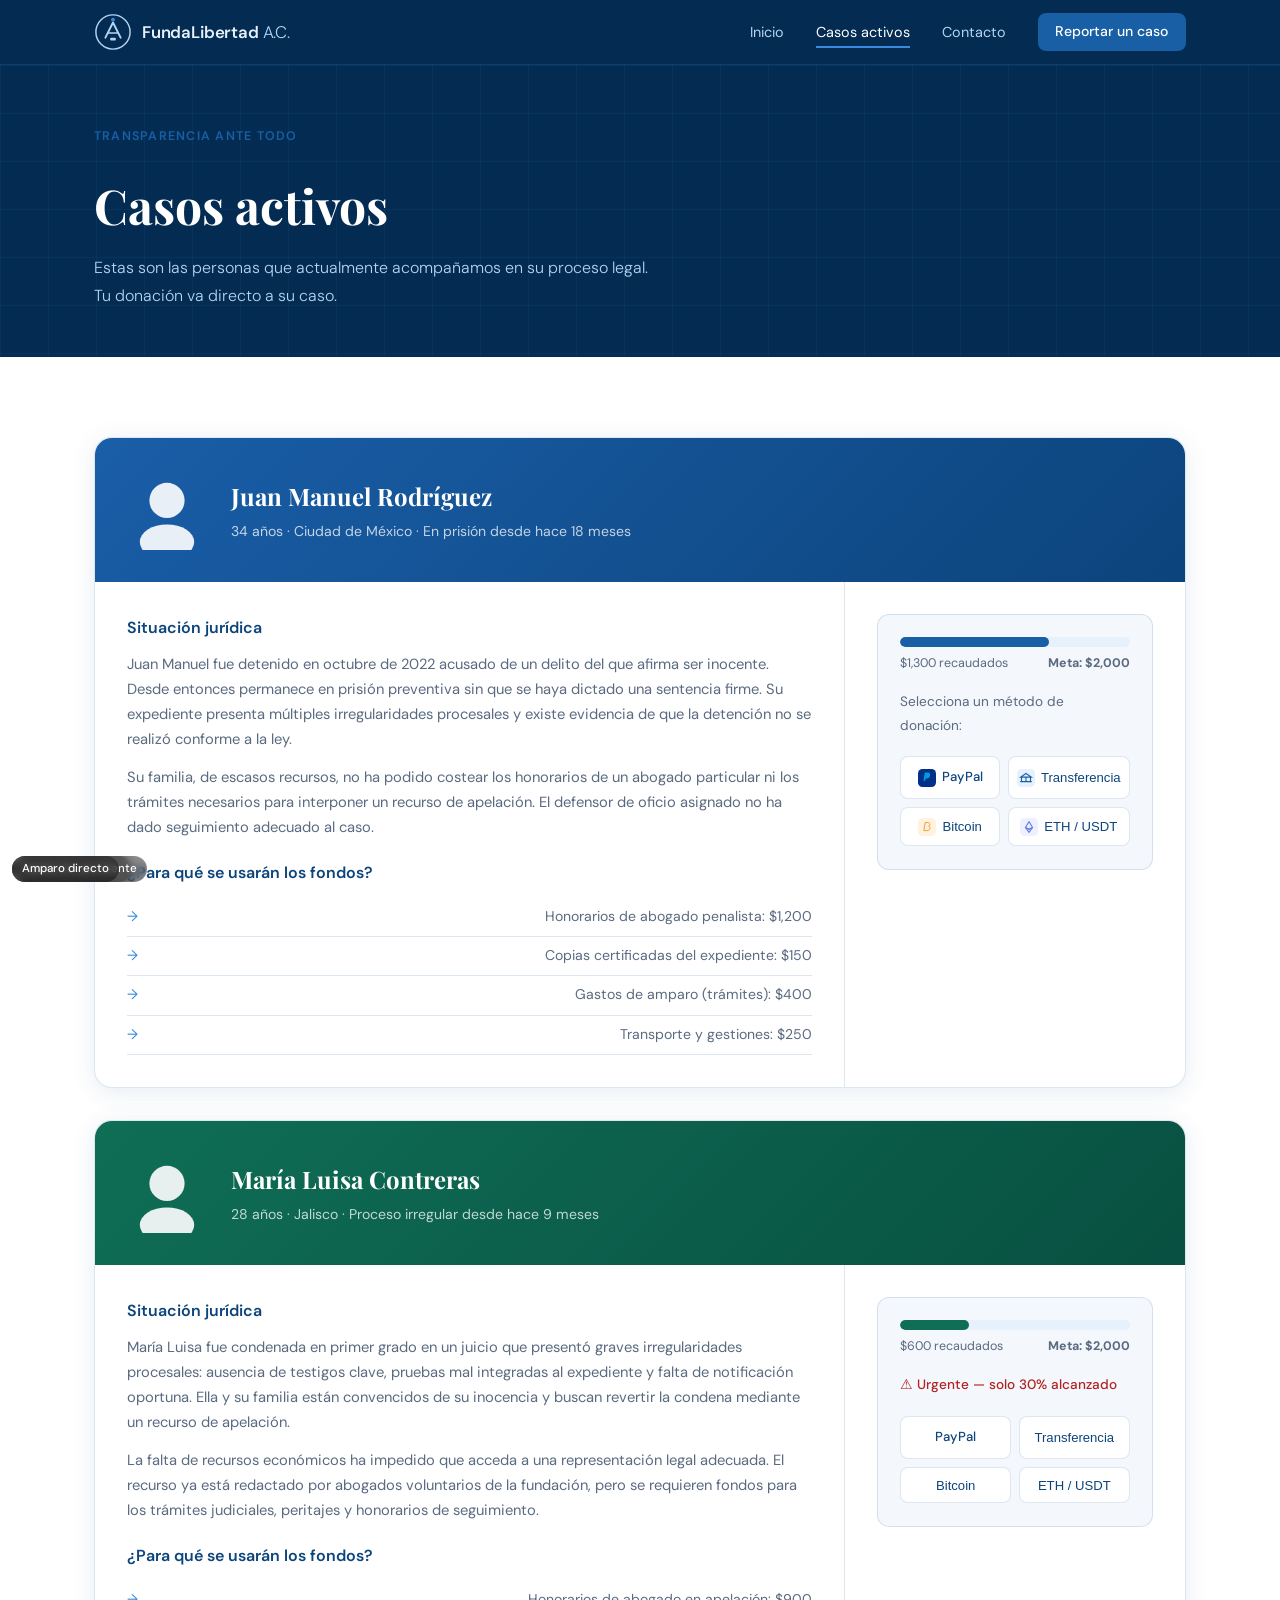
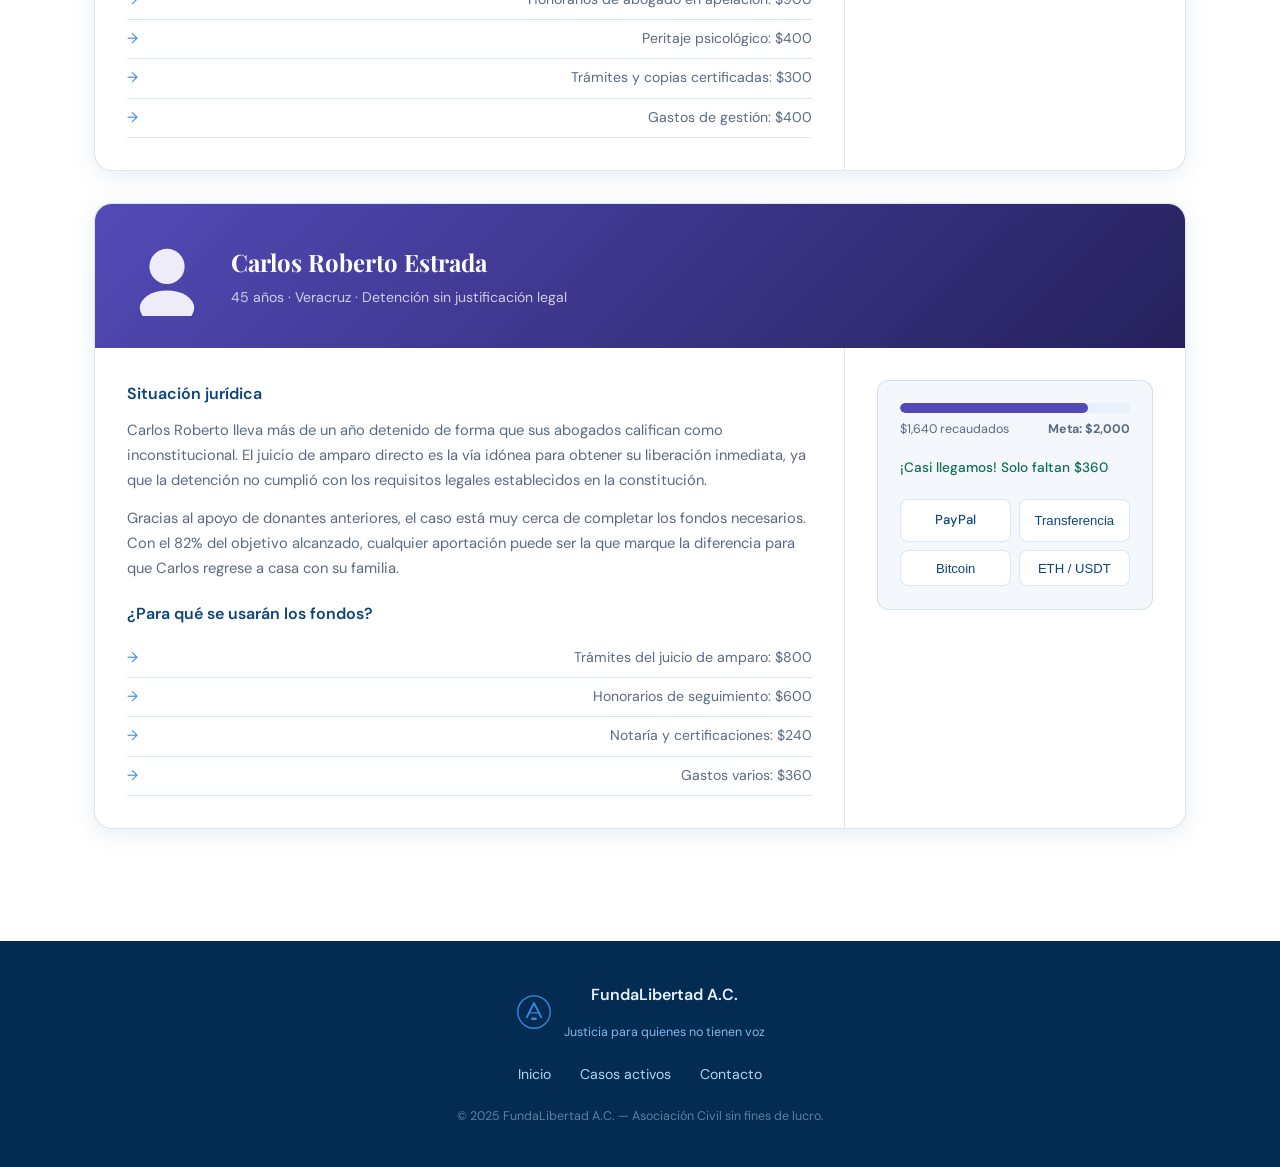
==== casos.html @ e2099908 "Add files via upload" ====
<!DOCTYPE html>
<html lang="es">
<head>
  <meta charset="UTF-8" />
  <meta name="viewport" content="width=device-width, initial-scale=1.0" />
  <title>Casos Activos — FundaLibertad A.C.</title>
  <link rel="preconnect" href="https://fonts.googleapis.com" />
  <link rel="preconnect" href="https://fonts.gstatic.com" crossorigin />
  <link href="https://fonts.googleapis.com/css2?family=Playfair+Display:wght@700&family=DM+Sans:wght@300;400;500;600&display=swap" rel="stylesheet" />
  <link rel="stylesheet" href="style.css" />
</head>
<body>

  <header class="navbar">
    <div class="nav-inner">
      <a href="index.html" class="nav-brand">
        <div class="nav-logo">
          <svg viewBox="0 0 40 40" fill="none">
            <circle cx="20" cy="20" r="18" stroke="#B5D4F4" stroke-width="1.5"/>
            <path d="M12 26 L20 10 L28 26" stroke="#B5D4F4" stroke-width="2" stroke-linecap="round" stroke-linejoin="round"/>
            <path d="M14.5 21 H25.5" stroke="#B5D4F4" stroke-width="1.5" stroke-linecap="round"/>
            <rect x="17" y="26" width="6" height="3" rx="1" fill="#B5D4F4"/>
            <circle cx="20" cy="7" r="2" fill="#378ADD"/>
          </svg>
        </div>
        <span class="nav-name">FundaLibertad <em>A.C.</em></span>
      </a>
      <button class="nav-toggle" id="navToggle" aria-label="Abrir menú">
        <span></span><span></span><span></span>
      </button>
      <nav class="nav-links" id="navLinks">
        <a href="index.html" class="nav-link">Inicio</a>
        <a href="casos.html" class="nav-link active">Casos activos</a>
        <a href="contacto.html" class="nav-link">Contacto</a>
        <a href="contacto.html" class="nav-cta">Reportar un caso</a>
      </nav>
    </div>
  </header>

  <!-- Hero simple -->
  <div class="page-hero">
    <div class="container">
      <span class="section-tag">Transparencia ante todo</span>
      <h1 class="page-hero-title">Casos activos</h1>
      <p class="page-hero-desc">Estas son las personas que actualmente acompañamos en su proceso legal. Tu donación va directo a su caso.</p>
    </div>
  </div>

  <!-- CASOS COMPLETOS -->
  <section class="section">
    <div class="container">

      <!-- CASO JUAN -->
      <div class="case-detail" id="juan">
        <div class="case-detail-header" style="background: linear-gradient(135deg,#1a5ea8,#0C447C);">
          <svg class="case-detail-avatar" viewBox="0 0 100 100" fill="none">
            <circle cx="50" cy="38" r="22" fill="rgba(255,255,255,0.9)"/>
            <ellipse cx="50" cy="90" rx="34" ry="22" fill="rgba(255,255,255,0.9)"/>
          </svg>
          <div class="case-detail-info">
            <span class="case-badge" style="margin-bottom:8px;">Prisión preventiva</span>
            <h2>Juan Manuel Rodríguez</h2>
            <p>34 años · Ciudad de México · En prisión desde hace 18 meses</p>
          </div>
        </div>
        <div class="case-detail-body">
          <div class="case-detail-text">
            <h3>Situación jurídica</h3>
            <p>Juan Manuel fue detenido en octubre de 2022 acusado de un delito del que afirma ser inocente. Desde entonces permanece en prisión preventiva sin que se haya dictado una sentencia firme. Su expediente presenta múltiples irregularidades procesales y existe evidencia de que la detención no se realizó conforme a la ley.</p>
            <p>Su familia, de escasos recursos, no ha podido costear los honorarios de un abogado particular ni los trámites necesarios para interponer un recurso de apelación. El defensor de oficio asignado no ha dado seguimiento adecuado al caso.</p>
            <h3 style="margin-top:1.2rem;">¿Para qué se usarán los fondos?</h3>
            <ul class="fund-list">
              <li>Honorarios de abogado penalista: $1,200</li>
              <li>Copias certificadas del expediente: $150</li>
              <li>Gastos de amparo (trámites): $400</li>
              <li>Transporte y gestiones: $250</li>
            </ul>
          </div>
          <div class="case-detail-donate">
            <div class="donate-box">
              <div class="progress-wrap" style="margin-bottom:1rem;">
                <div class="progress-bar large"><div class="progress-fill" style="width:65%"></div></div>
                <div class="progress-meta"><span>$1,300 recaudados</span><span><strong>Meta: $2,000</strong></span></div>
              </div>
              <p style="font-size:0.85rem; color:var(--text-muted); margin-bottom:1.2rem;">Selecciona un método de donación:</p>
              <div class="donate-methods">
                <a href="https://paypal.me/fundalibertad?amount=50" target="_blank" class="method-btn">
                  <svg viewBox="0 0 20 20" fill="none" width="18"><rect width="20" height="20" rx="5" fill="#003087"/><path d="M12 4H8a.5.5 0 00-.5.43L6 13h2l.5-2.5H10c1.8 0 3-1 3.3-2.7.3-1.3-.3-3.8-1.3-3.8z" fill="#009CDE"/></svg>
                  PayPal
                </a>
                <button class="method-btn" onclick="copyClabe()">
                  <svg viewBox="0 0 20 20" fill="none" width="18"><rect width="20" height="20" rx="5" fill="#E6F1FB"/><path d="M4 9h12M10 5l6 4H4l6-4zM5 9v5M10 9v5M15 9v5M4 14h12" stroke="#185FA5" stroke-width="1.2" stroke-linecap="round"/></svg>
                  Transferencia
                </button>
                <button class="method-btn" onclick="copyBTC()">
                  <svg viewBox="0 0 20 20" fill="none" width="18"><rect width="20" height="20" rx="5" fill="#FFF3E0"/><path d="M11 5c1.5.3 2.5 1 2.3 2.5-.1 1-.8 1.5-1.5 1.8 1 .2 1.8 1 1.5 2.5-.4 1.7-1.8 2.2-3.5 2.2H6.5L8 5h3z" stroke="#F7931A" stroke-width="1" stroke-linejoin="round"/></svg>
                  Bitcoin
                </button>
                <button class="method-btn" onclick="copyETH()">
                  <svg viewBox="0 0 20 20" fill="none" width="18"><rect width="20" height="20" rx="5" fill="#EEF0FF"/><path d="M10 4L14 10.5L10 12.5L6 10.5Z" stroke="#627EEA" stroke-width="1.2" stroke-linejoin="round"/><path d="M10 12.5L14 10.5L10 16L6 10.5Z" stroke="#627EEA" stroke-width="1.2" stroke-linejoin="round"/></svg>
                  ETH / USDT
                </button>
              </div>
            </div>
          </div>
        </div>
      </div>

      <!-- CASO MARÍA -->
      <div class="case-detail" id="maria">
        <div class="case-detail-header" style="background: linear-gradient(135deg,#0F6E56,#085041);">
          <svg class="case-detail-avatar" viewBox="0 0 100 100" fill="none">
            <circle cx="50" cy="38" r="22" fill="rgba(255,255,255,0.9)"/>
            <ellipse cx="50" cy="90" rx="34" ry="22" fill="rgba(255,255,255,0.9)"/>
          </svg>
          <div class="case-detail-info">
            <span class="case-badge" style="margin-bottom:8px;">Apelación pendiente</span>
            <h2>María Luisa Contreras</h2>
            <p>28 años · Jalisco · Proceso irregular desde hace 9 meses</p>
          </div>
        </div>
        <div class="case-detail-body">
          <div class="case-detail-text">
            <h3>Situación jurídica</h3>
            <p>María Luisa fue condenada en primer grado en un juicio que presentó graves irregularidades procesales: ausencia de testigos clave, pruebas mal integradas al expediente y falta de notificación oportuna. Ella y su familia están convencidos de su inocencia y buscan revertir la condena mediante un recurso de apelación.</p>
            <p>La falta de recursos económicos ha impedido que acceda a una representación legal adecuada. El recurso ya está redactado por abogados voluntarios de la fundación, pero se requieren fondos para los trámites judiciales, peritajes y honorarios de seguimiento.</p>
            <h3 style="margin-top:1.2rem;">¿Para qué se usarán los fondos?</h3>
            <ul class="fund-list">
              <li>Honorarios de abogado en apelación: $900</li>
              <li>Peritaje psicológico: $400</li>
              <li>Trámites y copias certificadas: $300</li>
              <li>Gastos de gestión: $400</li>
            </ul>
          </div>
          <div class="case-detail-donate">
            <div class="donate-box">
              <div class="progress-wrap" style="margin-bottom:1rem;">
                <div class="progress-bar large"><div class="progress-fill" style="width:30%; background:var(--green)"></div></div>
                <div class="progress-meta"><span>$600 recaudados</span><span><strong>Meta: $2,000</strong></span></div>
              </div>
              <p style="font-size:0.85rem; color:var(--text-muted); margin-bottom:1.2rem; color:#B22222; font-weight:500;">⚠ Urgente — solo 30% alcanzado</p>
              <div class="donate-methods">
                <a href="https://paypal.me/fundalibertad?amount=50" target="_blank" class="method-btn">PayPal</a>
                <button class="method-btn" onclick="copyClabe()">Transferencia</button>
                <button class="method-btn" onclick="copyBTC()">Bitcoin</button>
                <button class="method-btn" onclick="copyETH()">ETH / USDT</button>
              </div>
            </div>
          </div>
        </div>
      </div>

      <!-- CASO CARLOS -->
      <div class="case-detail" id="carlos">
        <div class="case-detail-header" style="background: linear-gradient(135deg,#534AB7,#26215C);">
          <svg class="case-detail-avatar" viewBox="0 0 100 100" fill="none">
            <circle cx="50" cy="38" r="22" fill="rgba(255,255,255,0.9)"/>
            <ellipse cx="50" cy="90" rx="34" ry="22" fill="rgba(255,255,255,0.9)"/>
          </svg>
          <div class="case-detail-info">
            <span class="case-badge" style="margin-bottom:8px;">Amparo directo</span>
            <h2>Carlos Roberto Estrada</h2>
            <p>45 años · Veracruz · Detención sin justificación legal</p>
          </div>
        </div>
        <div class="case-detail-body">
          <div class="case-detail-text">
            <h3>Situación jurídica</h3>
            <p>Carlos Roberto lleva más de un año detenido de forma que sus abogados califican como inconstitucional. El juicio de amparo directo es la vía idónea para obtener su liberación inmediata, ya que la detención no cumplió con los requisitos legales establecidos en la constitución.</p>
            <p>Gracias al apoyo de donantes anteriores, el caso está muy cerca de completar los fondos necesarios. Con el 82% del objetivo alcanzado, cualquier aportación puede ser la que marque la diferencia para que Carlos regrese a casa con su familia.</p>
            <h3 style="margin-top:1.2rem;">¿Para qué se usarán los fondos?</h3>
            <ul class="fund-list">
              <li>Trámites del juicio de amparo: $800</li>
              <li>Honorarios de seguimiento: $600</li>
              <li>Notaría y certificaciones: $240</li>
              <li>Gastos varios: $360</li>
            </ul>
          </div>
          <div class="case-detail-donate">
            <div class="donate-box">
              <div class="progress-wrap" style="margin-bottom:1rem;">
                <div class="progress-bar large"><div class="progress-fill" style="width:82%; background:var(--purple)"></div></div>
                <div class="progress-meta"><span>$1,640 recaudados</span><span><strong>Meta: $2,000</strong></span></div>
              </div>
              <p style="font-size:0.85rem; color:#0F6E56; font-weight:500; margin-bottom:1.2rem;">¡Casi llegamos! Solo faltan $360</p>
              <div class="donate-methods">
                <a href="https://paypal.me/fundalibertad?amount=50" target="_blank" class="method-btn">PayPal</a>
                <button class="method-btn" onclick="copyClabe()">Transferencia</button>
                <button class="method-btn" onclick="copyBTC()">Bitcoin</button>
                <button class="method-btn" onclick="copyETH()">ETH / USDT</button>
              </div>
            </div>
          </div>
        </div>
      </div>

    </div>
  </section>

  <footer class="footer">
    <div class="container footer-inner">
      <div class="footer-brand">
        <div class="nav-logo" style="width:36px;height:36px;">
          <svg viewBox="0 0 40 40" fill="none">
            <circle cx="20" cy="20" r="18" stroke="#378ADD" stroke-width="1.5"/>
            <path d="M12 26 L20 10 L28 26" stroke="#378ADD" stroke-width="2" stroke-linecap="round" stroke-linejoin="round"/>
            <path d="M14.5 21 H25.5" stroke="#378ADD" stroke-width="1.5" stroke-linecap="round"/>
            <rect x="17" y="26" width="6" height="3" rx="1" fill="#378ADD"/>
          </svg>
        </div>
        <div>
          <p class="footer-name">FundaLibertad A.C.</p>
          <p class="footer-slogan">Justicia para quienes no tienen voz</p>
        </div>
      </div>
      <div class="footer-links">
        <a href="index.html">Inicio</a>
        <a href="casos.html">Casos activos</a>
        <a href="contacto.html">Contacto</a>
      </div>
      <p class="footer-copy">© 2025 FundaLibertad A.C. — Asociación Civil sin fines de lucro.</p>
    </div>
  </footer>

  <div class="toast" id="toast">¡Copiado al portapapeles!</div>

  <script>
    document.getElementById('navToggle').addEventListener('click', () =>
      document.getElementById('navLinks').classList.toggle('open'));
    function showToast() {
      const t = document.getElementById('toast');
      t.classList.add('show');
      setTimeout(() => t.classList.remove('show'), 2200);
    }
    function copyClabe() { navigator.clipboard.writeText('012180012345678901'); showToast(); }
    function copyBTC()   { navigator.clipboard.writeText('bc1qxy2kgdygjrsqtzq2n0yrf2493p83kkfjhx0wlh'); showToast(); }
    function copyETH()   { navigator.clipboard.writeText('0x71C7656EC7ab88b098defB751B7401B5f6d8976F'); showToast(); }
  </script>
</body>
</html>
---- style.css ----
/* ================================================
   FundaLibertad A.C. — Hoja de estilos principal
   ================================================ */

/* --- Variables --- */
:root {
  --blue-darkest: #042C53;
  --blue-dark:    #0C447C;
  --blue:         #185FA5;
  --blue-mid:     #378ADD;
  --blue-light:   #85B7EB;
  --blue-lighter: #B5D4F4;
  --blue-soft:    #E6F1FB;

  --green:  #0F6E56;
  --purple: #534AB7;
  --red:    #B22222;

  --text:       #1a1a2e;
  --text-muted: #5a6a80;
  --bg:         #ffffff;
  --bg-soft:    #f4f7fb;
  --border:     rgba(24, 95, 165, 0.15);

  --radius-sm: 8px;
  --radius-md: 12px;
  --radius-lg: 18px;

  --shadow: 0 4px 24px rgba(12, 68, 124, 0.10);
  --shadow-lg: 0 8px 40px rgba(12, 68, 124, 0.15);
}

/* --- Reset --- */
*, *::before, *::after { box-sizing: border-box; margin: 0; padding: 0; }
html { scroll-behavior: smooth; }

body {
  font-family: 'DM Sans', sans-serif;
  color: var(--text);
  background: var(--bg);
  line-height: 1.7;
  font-size: 16px;
}

a { text-decoration: none; color: inherit; }
p { margin-bottom: 0.9rem; }
p:last-child { margin-bottom: 0; }
ul { list-style: none; }

.container {
  max-width: 1140px;
  margin: 0 auto;
  padding: 0 1.5rem;
}

.section { padding: 5rem 0; }

/* ===========================
   NAVBAR
=========================== */
.navbar {
  position: sticky;
  top: 0;
  z-index: 100;
  background: var(--blue-darkest);
  border-bottom: 1px solid rgba(55,138,221,0.2);
  backdrop-filter: blur(8px);
}

.nav-inner {
  max-width: 1140px;
  margin: 0 auto;
  padding: 0 1.5rem;
  display: flex;
  align-items: center;
  justify-content: space-between;
  height: 64px;
}

.nav-brand {
  display: flex;
  align-items: center;
  gap: 10px;
}

.nav-logo {
  width: 38px;
  height: 38px;
  flex-shrink: 0;
}

.nav-name {
  font-size: 1.05rem;
  font-weight: 600;
  color: #E6F1FB;
  letter-spacing: -0.01em;
}
.nav-name em { font-style: normal; color: var(--blue-lighter); font-weight: 300; }

.nav-links {
  display: flex;
  align-items: center;
  gap: 2rem;
}

.nav-link {
  color: var(--blue-lighter);
  font-size: 0.9rem;
  font-weight: 400;
  transition: color 0.2s;
  position: relative;
}
.nav-link::after {
  content: '';
  position: absolute;
  bottom: -4px; left: 0; right: 0;
  height: 2px;
  background: var(--blue-mid);
  transform: scaleX(0);
  transition: transform 0.2s;
}
.nav-link:hover, .nav-link.active { color: #fff; }
.nav-link.active::after, .nav-link:hover::after { transform: scaleX(1); }

.nav-cta {
  background: var(--blue);
  color: #fff;
  padding: 0.45rem 1.1rem;
  border-radius: var(--radius-sm);
  font-size: 0.88rem;
  font-weight: 500;
  transition: background 0.2s, transform 0.15s;
}
.nav-cta:hover { background: var(--blue-mid); transform: translateY(-1px); }

.nav-toggle {
  display: none;
  flex-direction: column;
  gap: 5px;
  background: none;
  border: none;
  cursor: pointer;
  padding: 4px;
}
.nav-toggle span {
  display: block;
  width: 24px;
  height: 2px;
  background: var(--blue-lighter);
  border-radius: 2px;
  transition: 0.3s;
}

/* ===========================
   HERO
=========================== */
.hero {
  position: relative;
  background: var(--blue-darkest);
  overflow: hidden;
  padding: 0;
}

.hero-bg {
  position: absolute;
  inset: 0;
  overflow: hidden;
}

.hero-grid {
  position: absolute;
  inset: 0;
  background-image:
    linear-gradient(rgba(55,138,221,0.07) 1px, transparent 1px),
    linear-gradient(90deg, rgba(55,138,221,0.07) 1px, transparent 1px);
  background-size: 48px 48px;
}

.hero-bg::after {
  content: '';
  position: absolute;
  top: -40%;
  right: -10%;
  width: 600px;
  height: 600px;
  border-radius: 50%;
  background: radial-gradient(circle, rgba(24,95,165,0.25) 0%, transparent 70%);
}

.hero-content {
  position: relative;
  z-index: 2;
  max-width: 1140px;
  margin: 0 auto;
  padding: 5rem 1.5rem 3.5rem;
}

.hero-tag {
  display: inline-block;
  background: rgba(55,138,221,0.18);
  color: var(--blue-lighter);
  font-size: 0.78rem;
  font-weight: 500;
  letter-spacing: 0.08em;
  text-transform: uppercase;
  padding: 0.3rem 0.9rem;
  border-radius: 99px;
  border: 1px solid rgba(55,138,221,0.3);
  margin-bottom: 1.4rem;
}

.hero-title {
  font-family: 'Playfair Display', serif;
  font-size: clamp(2.4rem, 5vw, 3.8rem);
  line-height: 1.12;
  color: #fff;
  margin-bottom: 1.2rem;
}

.hero-accent {
  color: var(--blue-mid);
  position: relative;
}

.hero-desc {
  font-size: 1.05rem;
  color: var(--blue-lighter);
  max-width: 600px;
  line-height: 1.75;
  margin-bottom: 2rem;
  font-weight: 300;
}

.hero-actions {
  display: flex;
  gap: 1rem;
  flex-wrap: wrap;
}

.hero-stats {
  position: relative;
  z-index: 2;
  border-top: 1px solid rgba(55,138,221,0.2);
  display: flex;
  align-items: center;
  justify-content: center;
  flex-wrap: wrap;
  padding: 1.5rem;
  gap: 0;
}

.stat-item {
  text-align: center;
  padding: 0.5rem 2.5rem;
}

.stat-number {
  display: block;
  font-family: 'Playfair Display', serif;
  font-size: 2rem;
  color: #fff;
  line-height: 1;
  margin-bottom: 0.2rem;
}

.stat-label {
  font-size: 0.78rem;
  color: var(--blue-light);
  text-transform: uppercase;
  letter-spacing: 0.06em;
  font-weight: 400;
}

.stat-sep {
  width: 1px;
  height: 40px;
  background: rgba(55,138,221,0.3);
}

/* ===========================
   BUTTONS
=========================== */
.btn-primary {
  display: inline-flex;
  align-items: center;
  background: var(--blue);
  color: #fff;
  font-weight: 500;
  font-size: 0.95rem;
  padding: 0.75rem 1.8rem;
  border-radius: var(--radius-sm);
  border: none;
  cursor: pointer;
  transition: background 0.2s, transform 0.15s, box-shadow 0.2s;
}
.btn-primary:hover {
  background: var(--blue-mid);
  transform: translateY(-2px);
  box-shadow: 0 6px 20px rgba(24,95,165,0.35);
}

.btn-outline {
  display: inline-flex;
  align-items: center;
  background: transparent;
  color: var(--blue-lighter);
  font-weight: 400;
  font-size: 0.95rem;
  padding: 0.75rem 1.8rem;
  border-radius: var(--radius-sm);
  border: 1px solid rgba(181,212,244,0.4);
  cursor: pointer;
  transition: all 0.2s;
}
.btn-outline:hover {
  background: rgba(55,138,221,0.1);
  border-color: var(--blue-lighter);
  color: #fff;
}

.btn-donate {
  display: block;
  text-align: center;
  background: var(--blue);
  color: #fff;
  font-size: 0.88rem;
  font-weight: 500;
  padding: 0.65rem 1rem;
  border-radius: var(--radius-sm);
  transition: background 0.2s, transform 0.15s;
}
.btn-donate:hover { background: var(--blue-dark); transform: translateY(-1px); }

.btn-donate-sm {
  display: inline-block;
  background: var(--blue-soft);
  color: var(--blue-dark);
  font-size: 0.83rem;
  font-weight: 500;
  padding: 0.5rem 1.1rem;
  border-radius: var(--radius-sm);
  border: 1px solid var(--border);
  cursor: pointer;
  transition: all 0.2s;
  margin-top: auto;
  width: 100%;
  text-align: center;
}
.btn-donate-sm:hover { background: var(--blue); color: #fff; }

.btn-submit {
  display: inline-flex;
  align-items: center;
  justify-content: center;
  gap: 8px;
  background: var(--blue);
  color: #fff;
  font-size: 1rem;
  font-weight: 500;
  padding: 0.9rem 2.2rem;
  border-radius: var(--radius-sm);
  border: none;
  cursor: pointer;
  transition: background 0.2s, transform 0.15s, box-shadow 0.2s;
  margin-top: 0.5rem;
}
.btn-submit:hover {
  background: var(--blue-dark);
  transform: translateY(-2px);
  box-shadow: 0 6px 20px rgba(12,68,124,0.25);
}

/* ===========================
   SECTION SHARED
=========================== */
.section-tag {
  display: inline-block;
  color: var(--blue);
  font-size: 0.78rem;
  font-weight: 600;
  letter-spacing: 0.1em;
  text-transform: uppercase;
  margin-bottom: 0.6rem;
}

.section-title {
  font-family: 'Playfair Display', serif;
  font-size: clamp(1.7rem, 3vw, 2.4rem);
  color: var(--blue-darkest);
  line-height: 1.2;
  margin-bottom: 0.9rem;
}

.section-header {
  text-align: center;
  max-width: 620px;
  margin: 0 auto 3rem;
}

.section-desc {
  color: var(--text-muted);
  font-size: 1rem;
  line-height: 1.75;
}

/* ===========================
   ABOUT
=========================== */
.about-grid {
  display: grid;
  grid-template-columns: 1fr 1fr;
  gap: 4rem;
  align-items: center;
}

.about-text p { color: var(--text-muted); }

.about-visual {
  display: flex;
  flex-direction: column;
  gap: 1rem;
}

.about-card {
  background: var(--bg-soft);
  border: 1px solid var(--border);
  border-radius: var(--radius-md);
  padding: 1.2rem 1.4rem;
  display: flex;
  align-items: flex-start;
  gap: 1rem;
  transition: box-shadow 0.2s, transform 0.2s;
}
.about-card:hover { box-shadow: var(--shadow); transform: translateY(-2px); }

.about-icon { width: 48px; height: 48px; flex-shrink: 0; }
.about-card h3 { font-size: 0.95rem; font-weight: 600; color: var(--blue-dark); margin-bottom: 0.3rem; }
.about-card p  { font-size: 0.85rem; color: var(--text-muted); margin: 0; line-height: 1.6; }

/* ===========================
   CASE CARDS
=========================== */
.cases-grid {
  display: grid;
  grid-template-columns: repeat(auto-fit, minmax(300px, 1fr));
  gap: 1.5rem;
}

.case-card {
  background: var(--bg);
  border: 1px solid var(--border);
  border-radius: var(--radius-lg);
  overflow: hidden;
  box-shadow: var(--shadow);
  transition: box-shadow 0.25s, transform 0.25s;
  display: flex;
  flex-direction: column;
}
.case-card:hover { box-shadow: var(--shadow-lg); transform: translateY(-4px); }

.case-img {
  height: 140px;
  display: flex;
  align-items: center;
  justify-content: center;
  position: relative;
}

.case-avatar { width: 70px; height: 70px; opacity: 0.9; }

.case-badge {
  position: absolute;
  bottom: 10px;
  left: 12px;
  background: rgba(0,0,0,0.45);
  color: #fff;
  font-size: 0.72rem;
  font-weight: 500;
  padding: 3px 10px;
  border-radius: 99px;
  backdrop-filter: blur(4px);
}

.case-body { padding: 1.2rem 1.4rem; display: flex; flex-direction: column; gap: 0.7rem; flex: 1; }

.case-meta strong { display: block; font-size: 1rem; font-weight: 600; color: var(--blue-darkest); }
.case-meta span   { font-size: 0.8rem; color: var(--text-muted); }

.case-desc-text { font-size: 0.87rem; color: var(--text-muted); line-height: 1.65; }

/* ===========================
   PROGRESS BAR
=========================== */
.progress-wrap { width: 100%; }

.progress-bar {
  height: 7px;
  background: var(--blue-soft);
  border-radius: 99px;
  overflow: hidden;
  margin-bottom: 6px;
}
.progress-bar.large { height: 10px; }

.progress-fill {
  height: 100%;
  background: var(--blue);
  border-radius: 99px;
  transition: width 1s ease;
}

.progress-meta {
  display: flex;
  justify-content: space-between;
  font-size: 0.78rem;
  color: var(--text-muted);
}

/* ===========================
   DONATE SECTION
=========================== */
.donate-grid {
  display: grid;
  grid-template-columns: repeat(auto-fit, minmax(220px, 1fr));
  gap: 1.2rem;
}

.donate-card {
  background: var(--bg);
  border: 1px solid var(--border);
  border-radius: var(--radius-md);
  padding: 1.5rem;
  display: flex;
  flex-direction: column;
  gap: 0.7rem;
  box-shadow: var(--shadow);
  transition: box-shadow 0.2s, transform 0.2s;
}
.donate-card:hover { box-shadow: var(--shadow-lg); transform: translateY(-3px); }

.donate-icon { width: 44px; height: 44px; }
.donate-card h3 { font-size: 1rem; font-weight: 600; color: var(--blue-dark); }
.donate-card p  { font-size: 0.83rem; color: var(--text-muted); line-height: 1.55; flex: 1; }

/* ===========================
   CASE DETAIL (casos.html)
=========================== */
.page-hero {
  background: var(--blue-darkest);
  padding: 3.5rem 0 3rem;
  position: relative;
  overflow: hidden;
}
.page-hero::before {
  content: '';
  position: absolute;
  inset: 0;
  background-image:
    linear-gradient(rgba(55,138,221,0.07) 1px, transparent 1px),
    linear-gradient(90deg, rgba(55,138,221,0.07) 1px, transparent 1px);
  background-size: 48px 48px;
}
.page-hero .container { position: relative; z-index: 1; }
.page-hero-title {
  font-family: 'Playfair Display', serif;
  font-size: clamp(2rem, 4vw, 3rem);
  color: #fff;
  margin: 0.5rem 0;
}
.page-hero-desc { color: var(--blue-lighter); max-width: 560px; font-weight: 300; }

.case-detail {
  background: var(--bg);
  border: 1px solid var(--border);
  border-radius: var(--radius-lg);
  overflow: hidden;
  box-shadow: var(--shadow);
  margin-bottom: 2rem;
}

.case-detail-header {
  display: flex;
  align-items: center;
  gap: 1.5rem;
  padding: 2rem;
  flex-wrap: wrap;
}

.case-detail-avatar { width: 80px; height: 80px; flex-shrink: 0; }

.case-detail-info h2 { font-family: 'Playfair Display', serif; font-size: 1.5rem; color: #fff; margin-bottom: 0.2rem; }
.case-detail-info p  { color: rgba(255,255,255,0.75); font-size: 0.88rem; }

.case-detail-body {
  display: grid;
  grid-template-columns: 1fr 340px;
  gap: 0;
}

.case-detail-text {
  padding: 2rem;
  border-right: 1px solid var(--border);
}
.case-detail-text h3 { font-size: 1rem; font-weight: 600; color: var(--blue-dark); margin-bottom: 0.7rem; }
.case-detail-text p  { color: var(--text-muted); font-size: 0.92rem; margin-bottom: 0.8rem; }

.fund-list { padding-left: 0; }
.fund-list li {
  padding: 0.45rem 0;
  border-bottom: 1px solid var(--border);
  color: var(--text-muted);
  font-size: 0.88rem;
  display: flex;
  justify-content: space-between;
}
.fund-list li::before {
  content: '→';
  color: var(--blue-mid);
  margin-right: 8px;
}

.case-detail-donate { padding: 2rem; }

.donate-box {
  background: var(--bg-soft);
  border-radius: var(--radius-md);
  border: 1px solid var(--border);
  padding: 1.4rem;
}

.donate-methods {
  display: grid;
  grid-template-columns: 1fr 1fr;
  gap: 8px;
}

.method-btn {
  display: flex;
  align-items: center;
  justify-content: center;
  gap: 6px;
  background: var(--bg);
  border: 1px solid var(--border);
  border-radius: var(--radius-sm);
  color: var(--blue-dark);
  font-size: 0.82rem;
  font-weight: 500;
  padding: 0.6rem 0.5rem;
  cursor: pointer;
  transition: all 0.2s;
  text-decoration: none;
}
.method-btn:hover { background: var(--blue); color: #fff; border-color: var(--blue); }

/* ===========================
   CONTACT PAGE
=========================== */
.contact-grid {
  display: grid;
  grid-template-columns: 1fr 340px;
  gap: 3rem;
  align-items: start;
}

/* Form */
.form-row {
  display: grid;
  grid-template-columns: 1fr 1fr;
  gap: 1rem;
  margin-bottom: 1rem;
}

.form-group {
  display: flex;
  flex-direction: column;
  gap: 0.4rem;
  margin-bottom: 1rem;
}

.form-group label {
  font-size: 0.85rem;
  font-weight: 500;
  color: var(--blue-dark);
}

.form-group input,
.form-group textarea,
.form-group select {
  width: 100%;
  padding: 0.7rem 1rem;
  border: 1.5px solid var(--border);
  border-radius: var(--radius-sm);
  font-family: 'DM Sans', sans-serif;
  font-size: 0.92rem;
  color: var(--text);
  background: var(--bg);
  transition: border-color 0.2s, box-shadow 0.2s;
  outline: none;
}
.form-group input:focus,
.form-group textarea:focus {
  border-color: var(--blue-mid);
  box-shadow: 0 0 0 3px rgba(55,138,221,0.12);
}
.form-group input.error,
.form-group textarea.error {
  border-color: #E24B4A;
}
.form-group input.error + .form-error,
.form-group textarea.error + .form-error { display: block; }

.form-group textarea { resize: vertical; min-height: 130px; }

.form-error {
  display: none;
  font-size: 0.78rem;
  color: #A32D2D;
}

/* Motivo radio */
.motivo-grid {
  display: grid;
  grid-template-columns: repeat(auto-fit, minmax(150px, 1fr));
  gap: 8px;
}

.motivo-btn {
  display: flex;
  align-items: center;
  cursor: pointer;
}
.motivo-btn input { display: none; }
.motivo-btn span {
  display: block;
  width: 100%;
  text-align: center;
  padding: 0.55rem 0.6rem;
  border-radius: var(--radius-sm);
  border: 1.5px solid var(--border);
  font-size: 0.82rem;
  font-weight: 500;
  color: var(--text-muted);
  transition: all 0.2s;
  background: var(--bg);
}
.motivo-btn input:checked + span {
  background: var(--blue-soft);
  border-color: var(--blue-mid);
  color: var(--blue-dark);
}
.motivo-btn:hover span { border-color: var(--blue-mid); color: var(--blue-dark); }

/* Info cards */
.info-card {
  display: flex;
  align-items: center;
  gap: 1rem;
  padding: 1rem 0;
  border-bottom: 1px solid var(--border);
}
.info-card:first-of-type { border-top: 1px solid var(--border); }

.info-icon {
  width: 42px;
  height: 42px;
  background: var(--blue-soft);
  border-radius: var(--radius-sm);
  display: flex;
  align-items: center;
  justify-content: center;
  flex-shrink: 0;
}

.info-label { font-size: 0.75rem; text-transform: uppercase; letter-spacing: 0.06em; color: var(--text-muted); margin-bottom: 2px; }
.info-value { font-size: 0.92rem; font-weight: 500; color: var(--blue-dark); }
.info-value:hover { color: var(--blue-mid); }

.confidential-note {
  display: flex;
  gap: 0.8rem;
  align-items: flex-start;
  background: var(--blue-soft);
  border: 1px solid rgba(24,95,165,0.2);
  border-radius: var(--radius-md);
  padding: 1rem 1.2rem;
  margin-top: 1.5rem;
}
.confidential-note svg { flex-shrink: 0; margin-top: 2px; }
.confidential-note p { font-size: 0.83rem; color: var(--blue-dark); margin: 0; line-height: 1.6; }

/* Success message */
.success-msg {
  display: none;
  align-items: center;
  gap: 1rem;
  background: #E1F5EE;
  border: 1px solid #9FE1CB;
  border-radius: var(--radius-md);
  padding: 1.2rem 1.5rem;
  margin-bottom: 1.5rem;
}
.success-msg strong { display: block; color: #085041; font-size: 1rem; margin-bottom: 0.2rem; }
.success-msg p { color: #0F6E56; font-size: 0.88rem; margin: 0; }

/* ===========================
   FOOTER
=========================== */
.footer {
  background: var(--blue-darkest);
  padding: 2.5rem 0;
  margin-top: auto;
}

.footer-inner {
  display: flex;
  flex-direction: column;
  align-items: center;
  gap: 1.2rem;
  text-align: center;
}

.footer-brand {
  display: flex;
  align-items: center;
  gap: 12px;
}

.footer-name   { color: #E6F1FB; font-weight: 600; font-size: 1rem; }
.footer-slogan { color: var(--blue-light); font-size: 0.78rem; }

.footer-links {
  display: flex;
  gap: 1.8rem;
  flex-wrap: wrap;
  justify-content: center;
}
.footer-links a {
  color: var(--blue-lighter);
  font-size: 0.88rem;
  transition: color 0.2s;
}
.footer-links a:hover { color: #fff; }

.footer-copy { color: rgba(181,212,244,0.5); font-size: 0.78rem; }

/* ===========================
   TOAST
=========================== */
.toast {
  position: fixed;
  bottom: 1.5rem;
  left: 50%;
  transform: translateX(-50%) translateY(80px);
  background: var(--blue-dark);
  color: #fff;
  font-size: 0.88rem;
  font-weight: 500;
  padding: 0.7rem 1.6rem;
  border-radius: 99px;
  box-shadow: 0 4px 20px rgba(0,0,0,0.25);
  transition: transform 0.35s cubic-bezier(0.34,1.56,0.64,1), opacity 0.35s;
  opacity: 0;
  pointer-events: none;
  z-index: 999;
  white-space: nowrap;
}
.toast.show { transform: translateX(-50%) translateY(0); opacity: 1; }

/* ===========================
   RESPONSIVE
=========================== */
@media (max-width: 900px) {
  .about-grid { grid-template-columns: 1fr; gap: 2.5rem; }
  .case-detail-body { grid-template-columns: 1fr; }
  .case-detail-text { border-right: none; border-bottom: 1px solid var(--border); }
  .contact-grid { grid-template-columns: 1fr; }
}

@media (max-width: 700px) {
  .nav-links {
    display: none;
    position: absolute;
    top: 64px;
    left: 0; right: 0;
    background: var(--blue-darkest);
    flex-direction: column;
    padding: 1.2rem 1.5rem 1.5rem;
    gap: 1.2rem;
    border-top: 1px solid rgba(55,138,221,0.2);
    border-bottom: 1px solid rgba(55,138,221,0.2);
  }
  .nav-links.open { display: flex; }
  .nav-toggle { display: flex; }
  .navbar { position: relative; }

  .hero-content { padding: 3rem 1.5rem 2.5rem; }
  .hero-stats { flex-direction: column; gap: 0.5rem; }
  .stat-sep { width: 40px; height: 1px; }

  .form-row { grid-template-columns: 1fr; }
  .donate-methods { grid-template-columns: 1fr 1fr; }
  .section { padding: 3rem 0; }
  .case-detail-header { flex-direction: column; align-items: flex-start; }
}

@media (max-width: 480px) {
  .cases-grid { grid-template-columns: 1fr; }
  .donate-grid { grid-template-columns: 1fr; }
  .motivo-grid { grid-template-columns: 1fr 1fr; }
  .donate-methods { grid-template-columns: 1fr; }
}
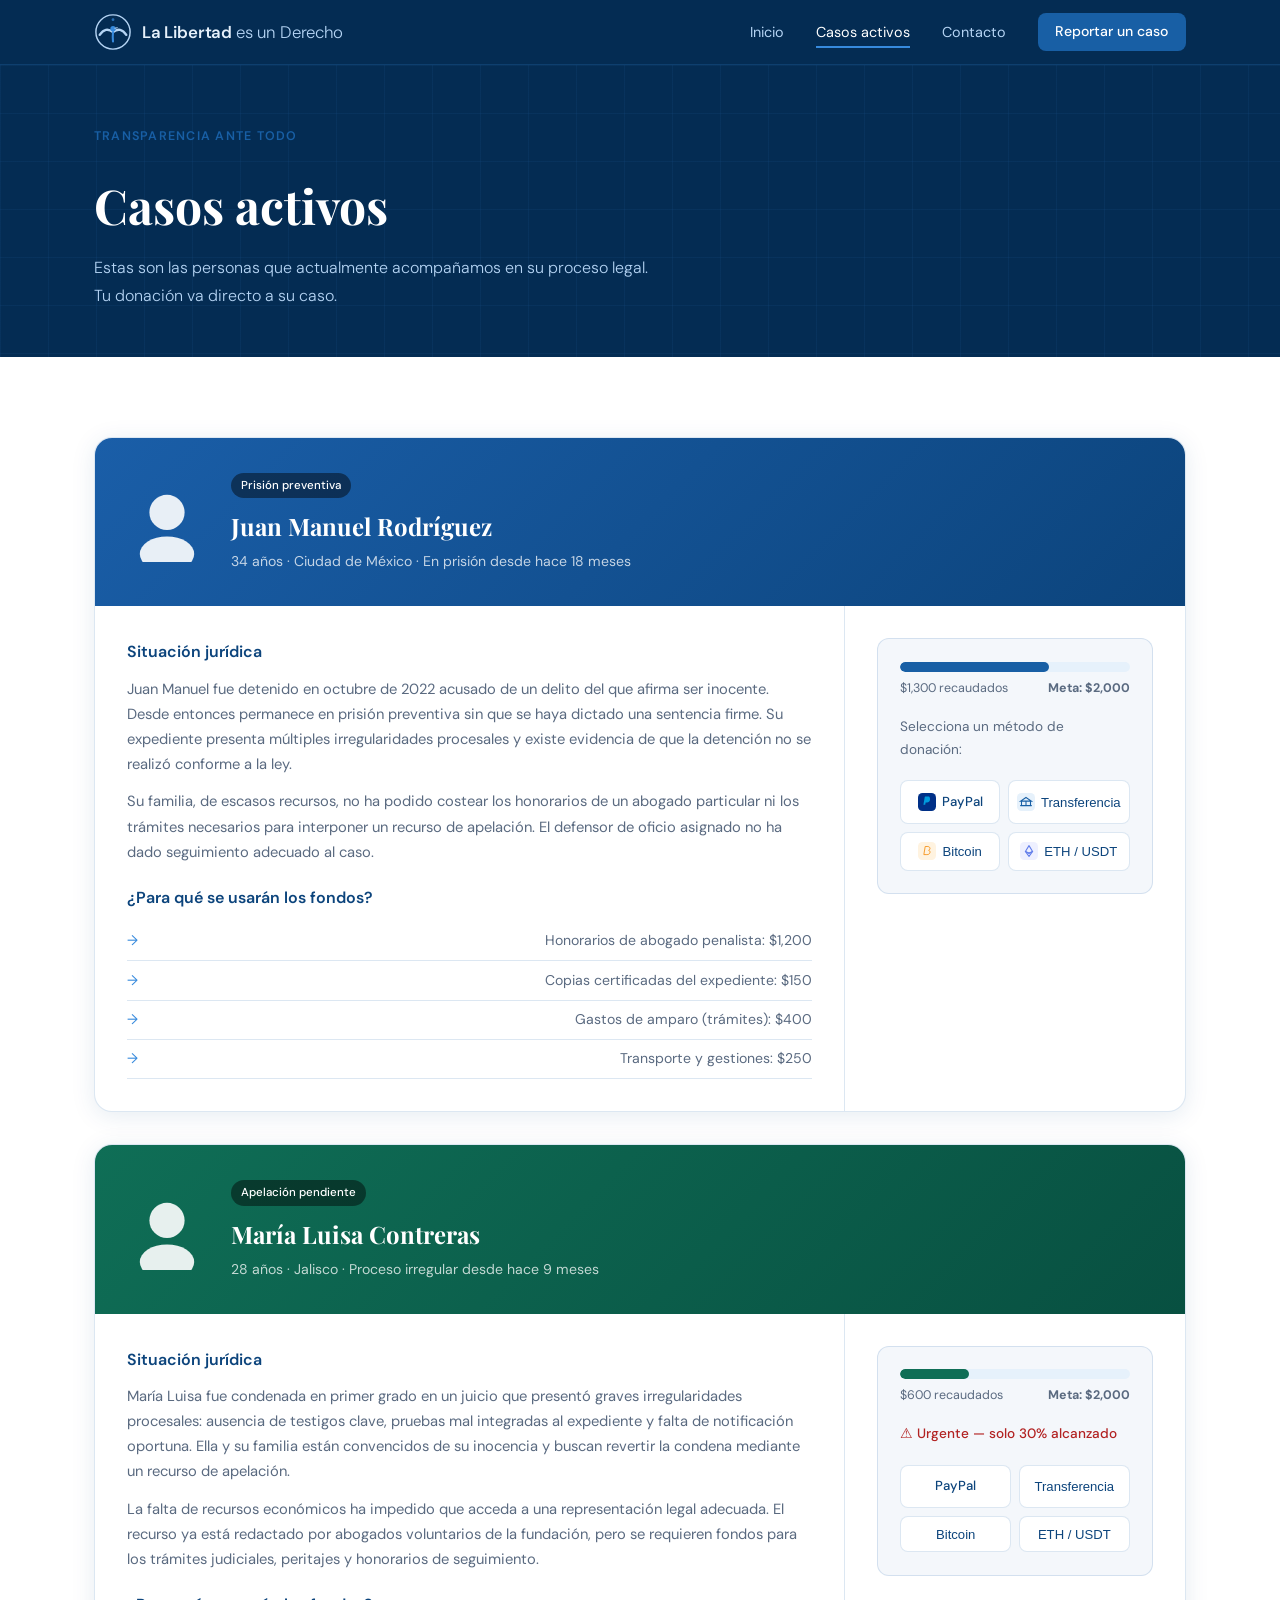
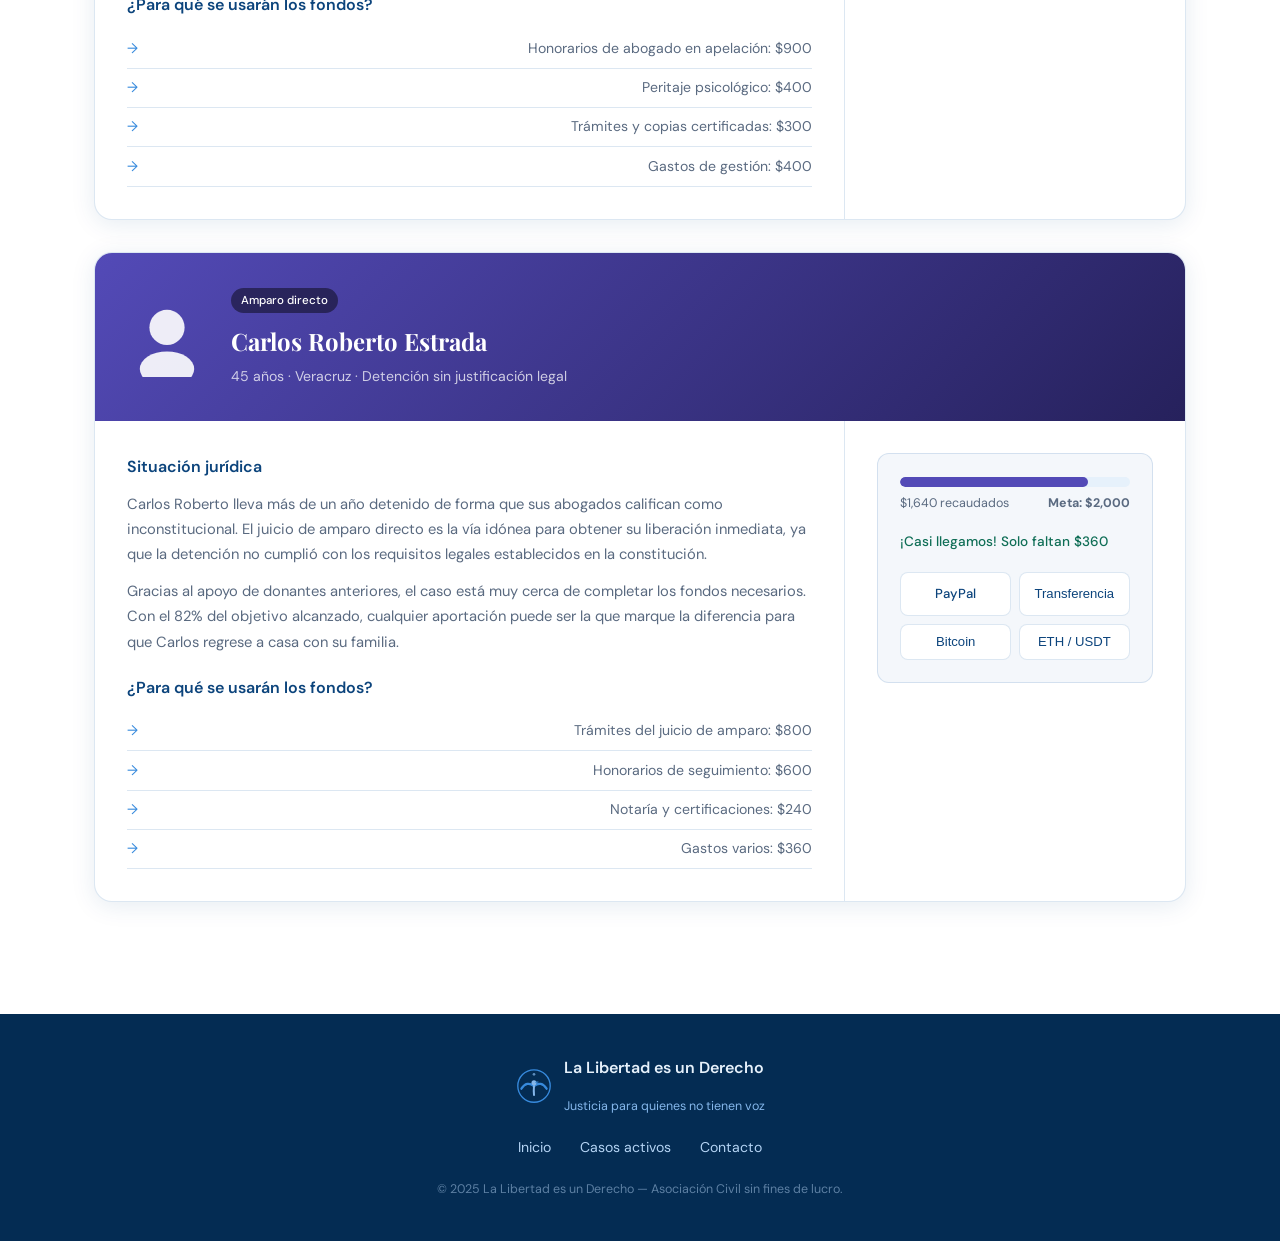
==== commit d829be7c: "Update casos.html" ====
--- a/casos.html
+++ b/casos.html
@@ -3,7 +3,8 @@
 <head>
   <meta charset="UTF-8" />
   <meta name="viewport" content="width=device-width, initial-scale=1.0" />
-  <title>Casos Activos — FundaLibertad A.C.</title>
+  <!-- TÍTULO DE PESTAÑA -->
+  <title>Casos Activos — La Libertad es un Derecho</title>
   <link rel="preconnect" href="https://fonts.googleapis.com" />
   <link rel="preconnect" href="https://fonts.gstatic.com" crossorigin />
   <link href="https://fonts.googleapis.com/css2?family=Playfair+Display:wght@700&family=DM+Sans:wght@300;400;500;600&display=swap" rel="stylesheet" />
@@ -14,16 +15,21 @@
   <header class="navbar">
     <div class="nav-inner">
       <a href="index.html" class="nav-brand">
+        <!-- LOGO: Pájaro con alas abiertas -->
+        <!-- Para usar imagen real: <img src="logo.png" style="width:38px;height:38px;"> -->
         <div class="nav-logo">
-          <svg viewBox="0 0 40 40" fill="none">
+          <svg viewBox="0 0 40 40" fill="none" xmlns="http://www.w3.org/2000/svg">
             <circle cx="20" cy="20" r="18" stroke="#B5D4F4" stroke-width="1.5"/>
-            <path d="M12 26 L20 10 L28 26" stroke="#B5D4F4" stroke-width="2" stroke-linecap="round" stroke-linejoin="round"/>
-            <path d="M14.5 21 H25.5" stroke="#B5D4F4" stroke-width="1.5" stroke-linecap="round"/>
-            <rect x="17" y="26" width="6" height="3" rx="1" fill="#B5D4F4"/>
-            <circle cx="20" cy="7" r="2" fill="#378ADD"/>
-          </svg>
-        </div>
-        <span class="nav-name">FundaLibertad <em>A.C.</em></span>
+            <path d="M6 23 Q12 14 20 20" stroke="#B5D4F4" stroke-width="2.5" stroke-linecap="round" fill="none"/>
+            <path d="M34 23 Q28 14 20 20" stroke="#B5D4F4" stroke-width="2.5" stroke-linecap="round" fill="none"/>
+            <path d="M20 20 Q19.5 25 20 30" stroke="#378ADD" stroke-width="2.2" stroke-linecap="round"/>
+            <circle cx="20" cy="16.5" r="2.8" fill="#378ADD"/>
+            <path d="M22 16 L24.5 15.5" stroke="#B5D4F4" stroke-width="1.2" stroke-linecap="round"/>
+            <circle cx="20" cy="7" r="1.5" fill="#378ADD" opacity="0.7"/>
+          </svg>
+        </div>
+        <!-- NOMBRE NAVBAR -->
+        <span class="nav-name">La Libertad <em>es un Derecho</em></span>
       </a>
       <button class="nav-toggle" id="navToggle" aria-label="Abrir menú">
         <span></span><span></span><span></span>
@@ -37,7 +43,7 @@
     </div>
   </header>
 
-  <!-- Hero simple -->
+  <!-- HERO DE PÁGINA -->
   <div class="page-hero">
     <div class="container">
       <span class="section-tag">Transparencia ante todo</span>
@@ -46,28 +52,39 @@
     </div>
   </div>
 
-  <!-- CASOS COMPLETOS -->
   <section class="section">
     <div class="container">
 
-      <!-- CASO JUAN -->
+      <!-- ══════════════════════════════════════════════════════════════
+           CASO 1 — JUAN MANUEL
+           Para agregar foto real: reemplaza el SVG del avatar por:
+           <img src="fotos/juan.jpg" style="width:100%;height:100%;object-fit:cover;border-radius:50%;">
+           Para cambiar datos: edita nombre, descripción y montos abajo.
+      ══════════════════════════════════════════════════════════════ -->
       <div class="case-detail" id="juan">
+        <!-- COLOR DEL ENCABEZADO: cambia los colores del gradient si lo deseas -->
         <div class="case-detail-header" style="background: linear-gradient(135deg,#1a5ea8,#0C447C);">
+          <!-- AVATAR / FOTO DEL CASO -->
           <svg class="case-detail-avatar" viewBox="0 0 100 100" fill="none">
             <circle cx="50" cy="38" r="22" fill="rgba(255,255,255,0.9)"/>
             <ellipse cx="50" cy="90" rx="34" ry="22" fill="rgba(255,255,255,0.9)"/>
           </svg>
           <div class="case-detail-info">
+            <!-- TIPO DE CASO -->
             <span class="case-badge" style="margin-bottom:8px;">Prisión preventiva</span>
+            <!-- NOMBRE COMPLETO -->
             <h2>Juan Manuel Rodríguez</h2>
+            <!-- DATOS BÁSICOS -->
             <p>34 años · Ciudad de México · En prisión desde hace 18 meses</p>
           </div>
         </div>
         <div class="case-detail-body">
           <div class="case-detail-text">
+            <!-- DESCRIPCIÓN DETALLADA DEL CASO: edita los párrafos -->
             <h3>Situación jurídica</h3>
             <p>Juan Manuel fue detenido en octubre de 2022 acusado de un delito del que afirma ser inocente. Desde entonces permanece en prisión preventiva sin que se haya dictado una sentencia firme. Su expediente presenta múltiples irregularidades procesales y existe evidencia de que la detención no se realizó conforme a la ley.</p>
             <p>Su familia, de escasos recursos, no ha podido costear los honorarios de un abogado particular ni los trámites necesarios para interponer un recurso de apelación. El defensor de oficio asignado no ha dado seguimiento adecuado al caso.</p>
+            <!-- DESGLOSE DE FONDOS: edita concepto y monto de cada línea -->
             <h3 style="margin-top:1.2rem;">¿Para qué se usarán los fondos?</h3>
             <ul class="fund-list">
               <li>Honorarios de abogado penalista: $1,200</li>
@@ -78,12 +95,15 @@
           </div>
           <div class="case-detail-donate">
             <div class="donate-box">
+              <!-- PROGRESO: cambia el % (width:65%) y los montos -->
               <div class="progress-wrap" style="margin-bottom:1rem;">
                 <div class="progress-bar large"><div class="progress-fill" style="width:65%"></div></div>
                 <div class="progress-meta"><span>$1,300 recaudados</span><span><strong>Meta: $2,000</strong></span></div>
               </div>
               <p style="font-size:0.85rem; color:var(--text-muted); margin-bottom:1.2rem;">Selecciona un método de donación:</p>
+              <!-- BOTONES DE PAGO -->
               <div class="donate-methods">
+                <!-- PAYPAL: cambia el href por tu link real -->
                 <a href="https://paypal.me/fundalibertad?amount=50" target="_blank" class="method-btn">
                   <svg viewBox="0 0 20 20" fill="none" width="18"><rect width="20" height="20" rx="5" fill="#003087"/><path d="M12 4H8a.5.5 0 00-.5.43L6 13h2l.5-2.5H10c1.8 0 3-1 3.3-2.7.3-1.3-.3-3.8-1.3-3.8z" fill="#009CDE"/></svg>
                   PayPal
@@ -106,7 +126,10 @@
         </div>
       </div>
 
-      <!-- CASO MARÍA -->
+      <!-- ══════════════════════════════════════════════════════════════
+           CASO 2 — MARÍA LUISA
+           Mismas instrucciones que Caso 1 para editar foto y datos
+      ══════════════════════════════════════════════════════════════ -->
       <div class="case-detail" id="maria">
         <div class="case-detail-header" style="background: linear-gradient(135deg,#0F6E56,#085041);">
           <svg class="case-detail-avatar" viewBox="0 0 100 100" fill="none">
@@ -138,7 +161,7 @@
                 <div class="progress-bar large"><div class="progress-fill" style="width:30%; background:var(--green)"></div></div>
                 <div class="progress-meta"><span>$600 recaudados</span><span><strong>Meta: $2,000</strong></span></div>
               </div>
-              <p style="font-size:0.85rem; color:var(--text-muted); margin-bottom:1.2rem; color:#B22222; font-weight:500;">⚠ Urgente — solo 30% alcanzado</p>
+              <p style="font-size:0.85rem; color:#B22222; font-weight:500; margin-bottom:1.2rem;">⚠ Urgente — solo 30% alcanzado</p>
               <div class="donate-methods">
                 <a href="https://paypal.me/fundalibertad?amount=50" target="_blank" class="method-btn">PayPal</a>
                 <button class="method-btn" onclick="copyClabe()">Transferencia</button>
@@ -150,7 +173,10 @@
         </div>
       </div>
 
-      <!-- CASO CARLOS -->
+      <!-- ══════════════════════════════════════════════════════════════
+           CASO 3 — CARLOS ROBERTO
+           Mismas instrucciones que Caso 1 para editar foto y datos
+      ══════════════════════════════════════════════════════════════ -->
       <div class="case-detail" id="carlos">
         <div class="case-detail-header" style="background: linear-gradient(135deg,#534AB7,#26215C);">
           <svg class="case-detail-avatar" viewBox="0 0 100 100" fill="none">
@@ -194,6 +220,12 @@
         </div>
       </div>
 
+      <!-- ══════════════════════════════════════════════════════════════
+           PARA AGREGAR UN NUEVO CASO: copia el bloque <div class="case-detail">
+           de arriba, cambia el id (ej. id="nuevo"), y edita todos los datos.
+           Recuerda también agregar la tarjeta resumen en index.html
+      ══════════════════════════════════════════════════════════════ -->
+
     </div>
   </section>
 
@@ -203,13 +235,16 @@
         <div class="nav-logo" style="width:36px;height:36px;">
           <svg viewBox="0 0 40 40" fill="none">
             <circle cx="20" cy="20" r="18" stroke="#378ADD" stroke-width="1.5"/>
-            <path d="M12 26 L20 10 L28 26" stroke="#378ADD" stroke-width="2" stroke-linecap="round" stroke-linejoin="round"/>
-            <path d="M14.5 21 H25.5" stroke="#378ADD" stroke-width="1.5" stroke-linecap="round"/>
-            <rect x="17" y="26" width="6" height="3" rx="1" fill="#378ADD"/>
+            <path d="M6 23 Q12 14 20 20" stroke="#378ADD" stroke-width="2.5" stroke-linecap="round" fill="none"/>
+            <path d="M34 23 Q28 14 20 20" stroke="#378ADD" stroke-width="2.5" stroke-linecap="round" fill="none"/>
+            <path d="M20 20 Q19.5 25 20 30" stroke="#85B7EB" stroke-width="2.2" stroke-linecap="round"/>
+            <circle cx="20" cy="16.5" r="2.8" fill="#85B7EB"/>
+            <path d="M22 16 L24.5 15.5" stroke="#378ADD" stroke-width="1.2" stroke-linecap="round"/>
+            <circle cx="20" cy="7" r="1.5" fill="#85B7EB" opacity="0.7"/>
           </svg>
         </div>
         <div>
-          <p class="footer-name">FundaLibertad A.C.</p>
+          <p class="footer-name">La Libertad es un Derecho</p>
           <p class="footer-slogan">Justicia para quienes no tienen voz</p>
         </div>
       </div>
@@ -218,7 +253,7 @@
         <a href="casos.html">Casos activos</a>
         <a href="contacto.html">Contacto</a>
       </div>
-      <p class="footer-copy">© 2025 FundaLibertad A.C. — Asociación Civil sin fines de lucro.</p>
+      <p class="footer-copy">© 2025 La Libertad es un Derecho — Asociación Civil sin fines de lucro.</p>
     </div>
   </footer>
 
@@ -232,6 +267,7 @@
       t.classList.add('show');
       setTimeout(() => t.classList.remove('show'), 2200);
     }
+    // ── DATOS DE PAGO: cambia estos valores por los reales ──
     function copyClabe() { navigator.clipboard.writeText('012180012345678901'); showToast(); }
     function copyBTC()   { navigator.clipboard.writeText('bc1qxy2kgdygjrsqtzq2n0yrf2493p83kkfjhx0wlh'); showToast(); }
     function copyETH()   { navigator.clipboard.writeText('0x71C7656EC7ab88b098defB751B7401B5f6d8976F'); showToast(); }
--- a/style.css
+++ b/style.css
@@ -464,20 +464,25 @@
   align-items: center;
   justify-content: center;
   position: relative;
+  overflow: hidden;
 }
 
 .case-avatar { width: 70px; height: 70px; opacity: 0.9; }
 
 .case-badge {
+  display: inline-block;
+  background: rgba(0,0,0,0.45);
+  color: #fff;
+  font-size: 0.72rem;
+  font-weight: 500;
+  padding: 3px 10px;
+  border-radius: 99px;
+}
+
+.case-img .case-badge {
   position: absolute;
   bottom: 10px;
   left: 12px;
-  background: rgba(0,0,0,0.45);
-  color: #fff;
-  font-size: 0.72rem;
-  font-weight: 500;
-  padding: 3px 10px;
-  border-radius: 99px;
   backdrop-filter: blur(4px);
 }
 
@@ -584,6 +589,8 @@
   gap: 1.5rem;
   padding: 2rem;
   flex-wrap: wrap;
+  position: relative;
+  overflow: hidden;
 }
 
 .case-detail-avatar { width: 80px; height: 80px; flex-shrink: 0; }
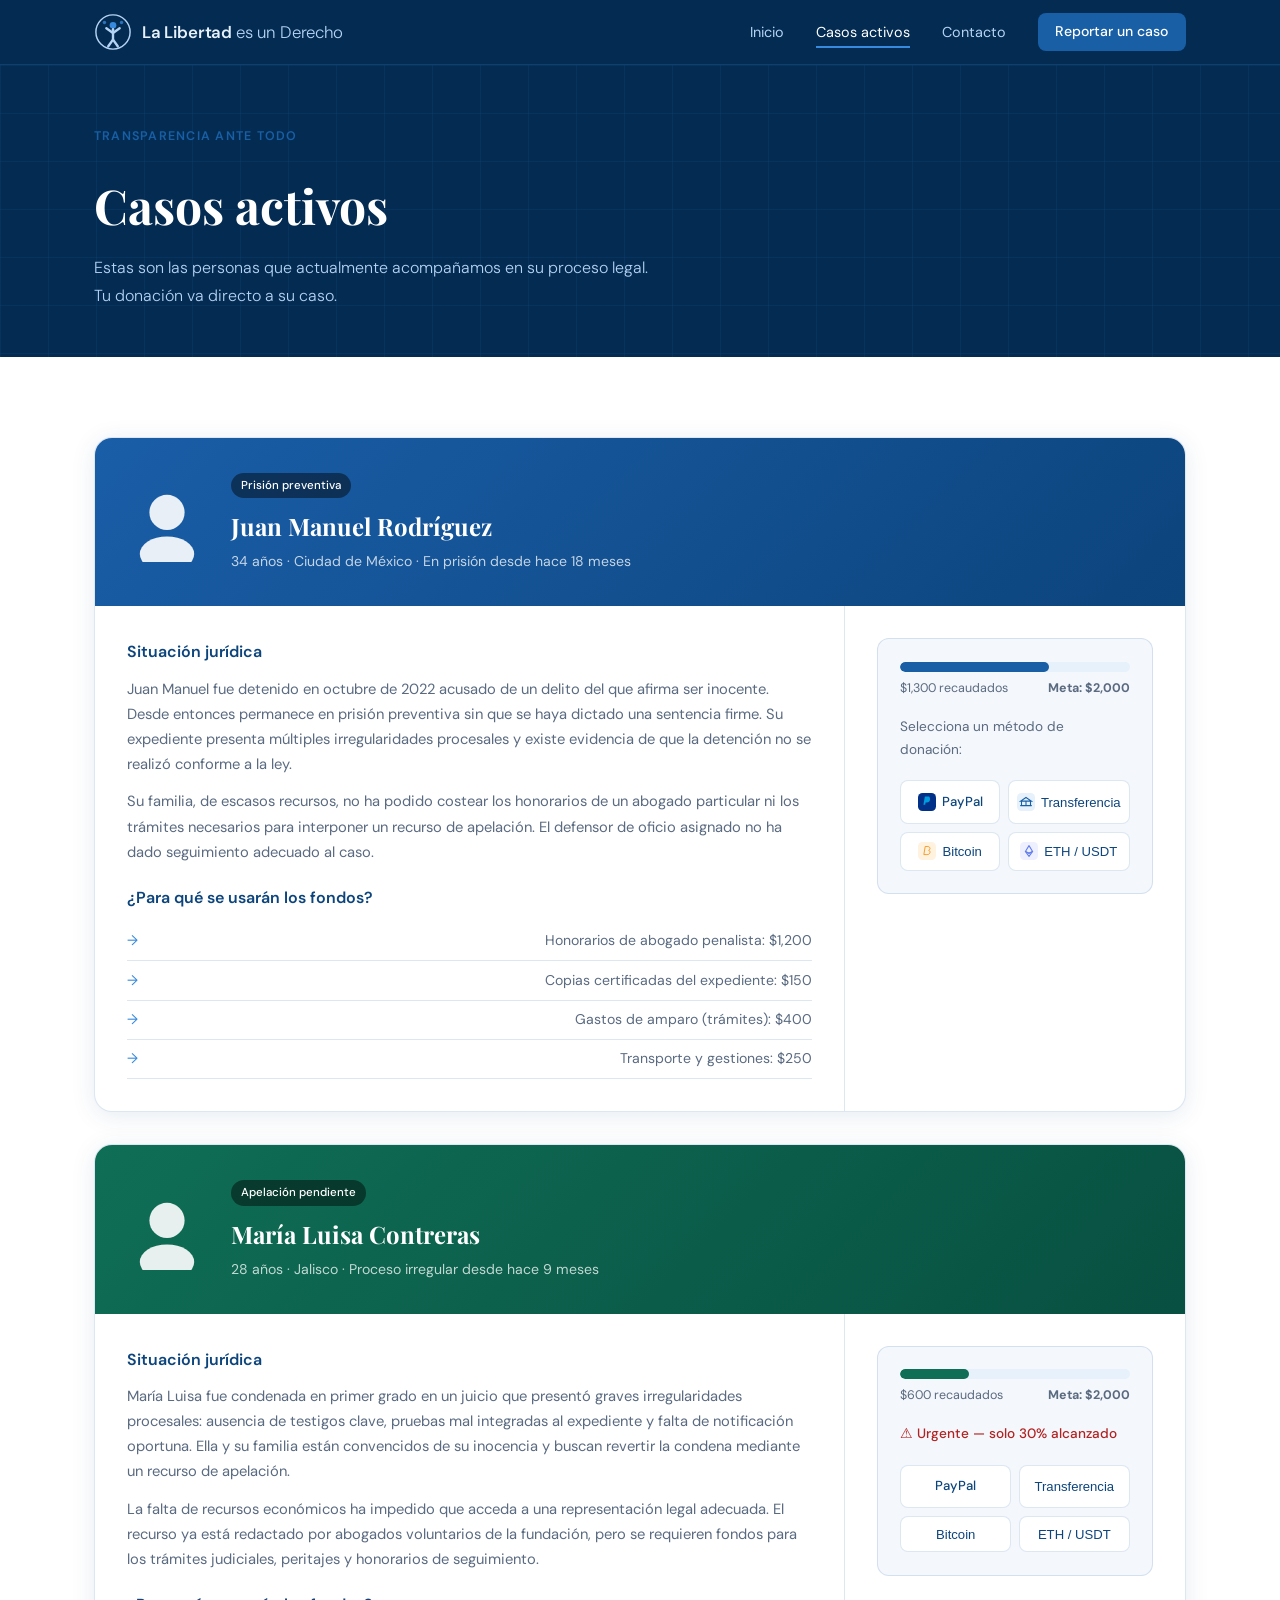
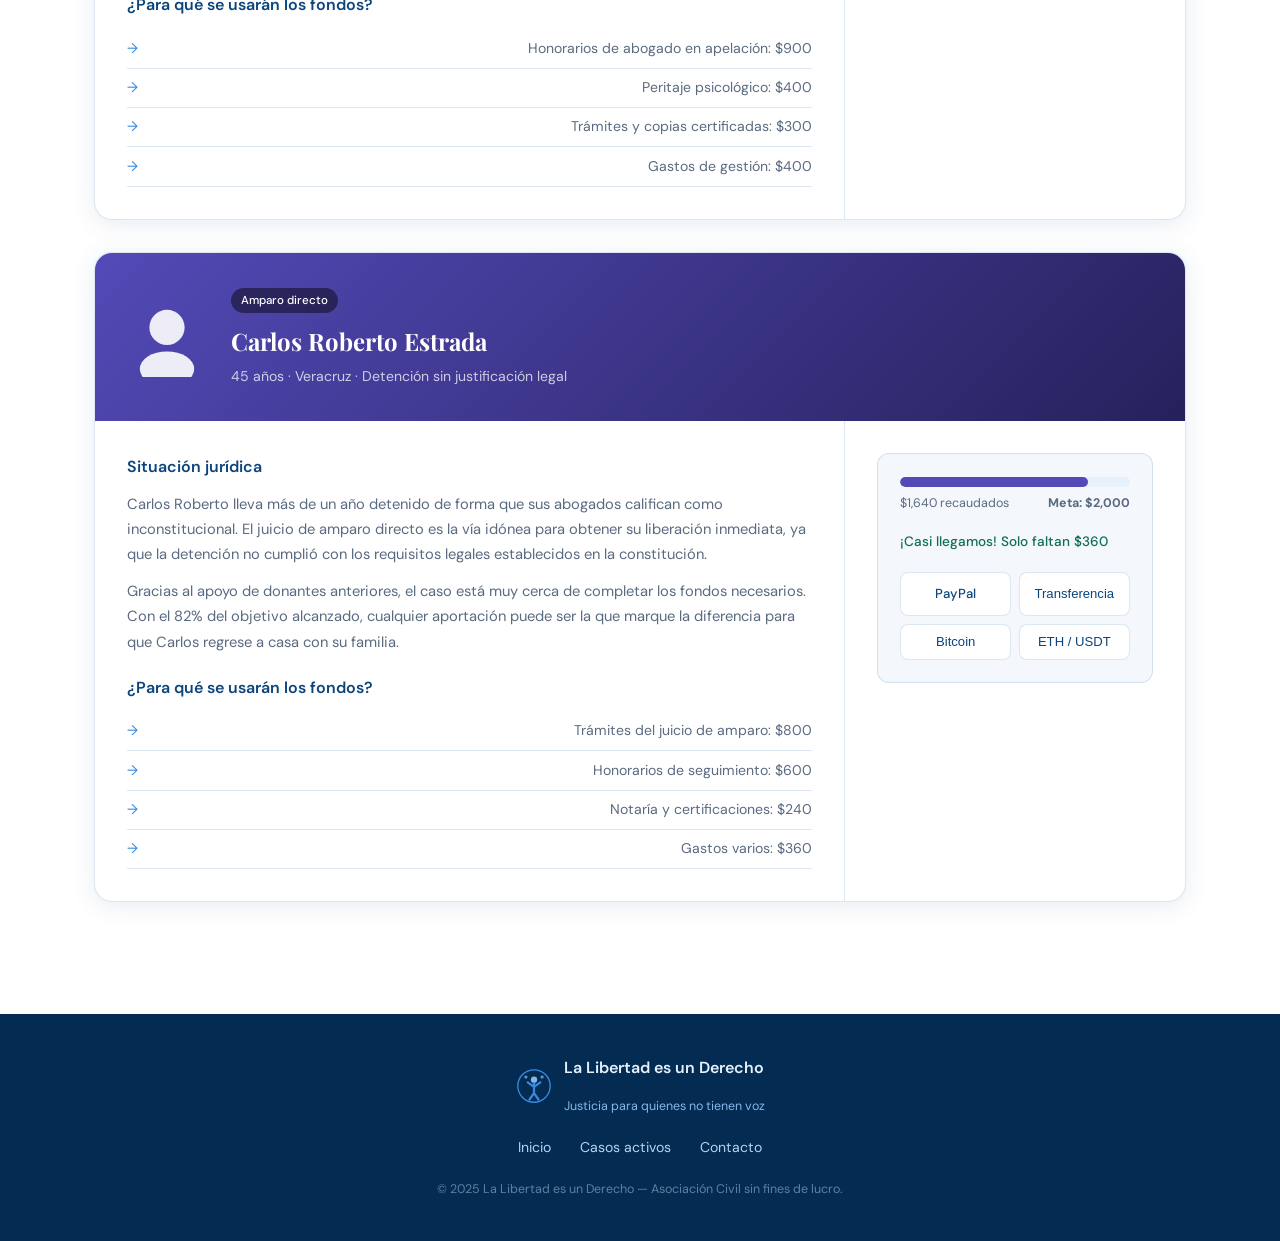
==== commit c925a0bf: "Update casos.html" ====
--- a/casos.html
+++ b/casos.html
@@ -20,12 +20,12 @@
         <div class="nav-logo">
           <svg viewBox="0 0 40 40" fill="none" xmlns="http://www.w3.org/2000/svg">
             <circle cx="20" cy="20" r="18" stroke="#B5D4F4" stroke-width="1.5"/>
-            <path d="M6 23 Q12 14 20 20" stroke="#B5D4F4" stroke-width="2.5" stroke-linecap="round" fill="none"/>
-            <path d="M34 23 Q28 14 20 20" stroke="#B5D4F4" stroke-width="2.5" stroke-linecap="round" fill="none"/>
-            <path d="M20 20 Q19.5 25 20 30" stroke="#378ADD" stroke-width="2.2" stroke-linecap="round"/>
-            <circle cx="20" cy="16.5" r="2.8" fill="#378ADD"/>
-            <path d="M22 16 L24.5 15.5" stroke="#B5D4F4" stroke-width="1.2" stroke-linecap="round"/>
-            <circle cx="20" cy="7" r="1.5" fill="#378ADD" opacity="0.7"/>
+            <circle cx="20" cy="13" r="3.5" fill="#378ADD"/>
+            <path d="M20 17 L20 28" stroke="#B5D4F4" stroke-width="2.5" stroke-linecap="round"/>
+            <path d="M20 21 L13 16 M20 21 L27 16" stroke="#B5D4F4" stroke-width="2.5" stroke-linecap="round"/>
+            <path d="M20 28 L15 35 M20 28 L25 35" stroke="#B5D4F4" stroke-width="2.5" stroke-linecap="round"/>
+            <circle cx="11" cy="10" r="1.8" fill="#378ADD" opacity="0.75"/>
+            <circle cx="29" cy="10" r="1.8" fill="#378ADD" opacity="0.75"/>
           </svg>
         </div>
         <!-- NOMBRE NAVBAR -->
@@ -235,12 +235,12 @@
         <div class="nav-logo" style="width:36px;height:36px;">
           <svg viewBox="0 0 40 40" fill="none">
             <circle cx="20" cy="20" r="18" stroke="#378ADD" stroke-width="1.5"/>
-            <path d="M6 23 Q12 14 20 20" stroke="#378ADD" stroke-width="2.5" stroke-linecap="round" fill="none"/>
-            <path d="M34 23 Q28 14 20 20" stroke="#378ADD" stroke-width="2.5" stroke-linecap="round" fill="none"/>
-            <path d="M20 20 Q19.5 25 20 30" stroke="#85B7EB" stroke-width="2.2" stroke-linecap="round"/>
-            <circle cx="20" cy="16.5" r="2.8" fill="#85B7EB"/>
-            <path d="M22 16 L24.5 15.5" stroke="#378ADD" stroke-width="1.2" stroke-linecap="round"/>
-            <circle cx="20" cy="7" r="1.5" fill="#85B7EB" opacity="0.7"/>
+            <circle cx="20" cy="13" r="3.5" fill="#85B7EB"/>
+            <path d="M20 17 L20 28" stroke="#378ADD" stroke-width="2.5" stroke-linecap="round"/>
+            <path d="M20 21 L13 16 M20 21 L27 16" stroke="#378ADD" stroke-width="2.5" stroke-linecap="round"/>
+            <path d="M20 28 L15 35 M20 28 L25 35" stroke="#378ADD" stroke-width="2.5" stroke-linecap="round"/>
+            <circle cx="11" cy="10" r="1.8" fill="#85B7EB" opacity="0.75"/>
+            <circle cx="29" cy="10" r="1.8" fill="#85B7EB" opacity="0.75"/>
           </svg>
         </div>
         <div>
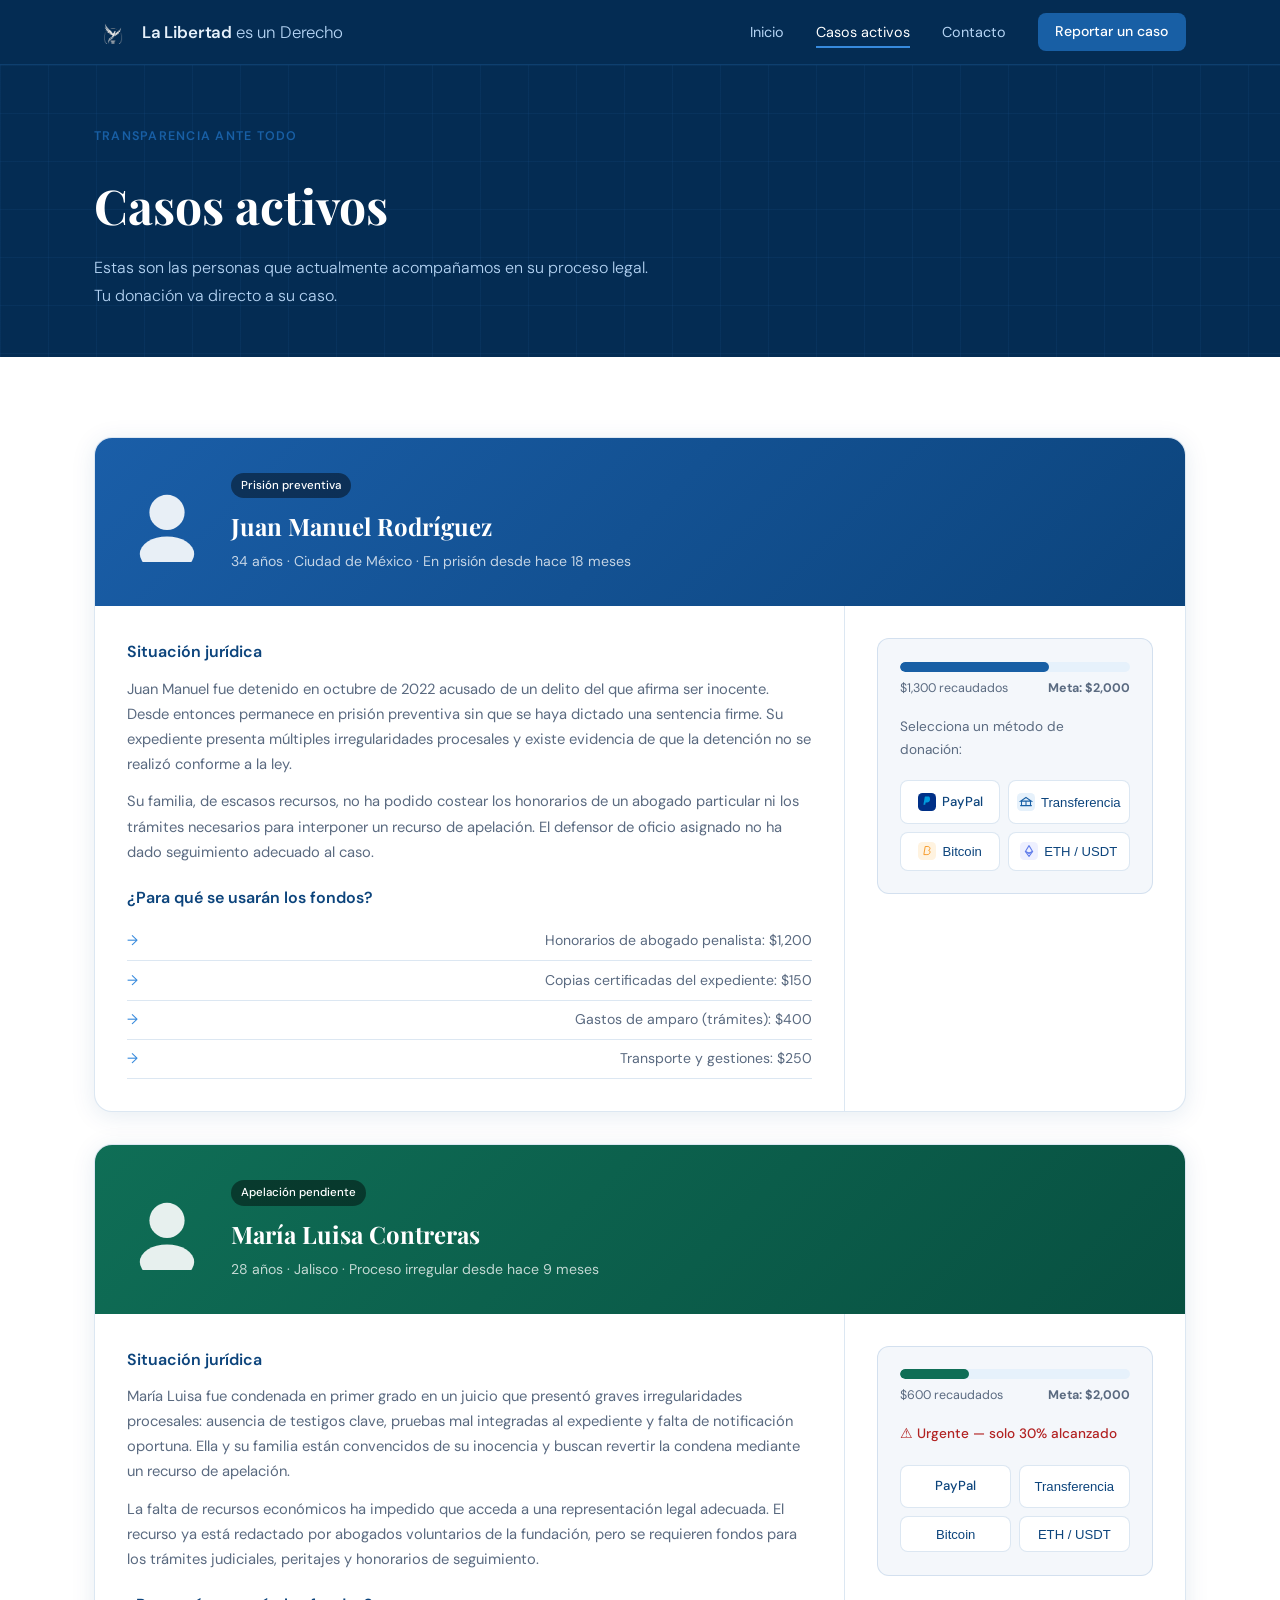
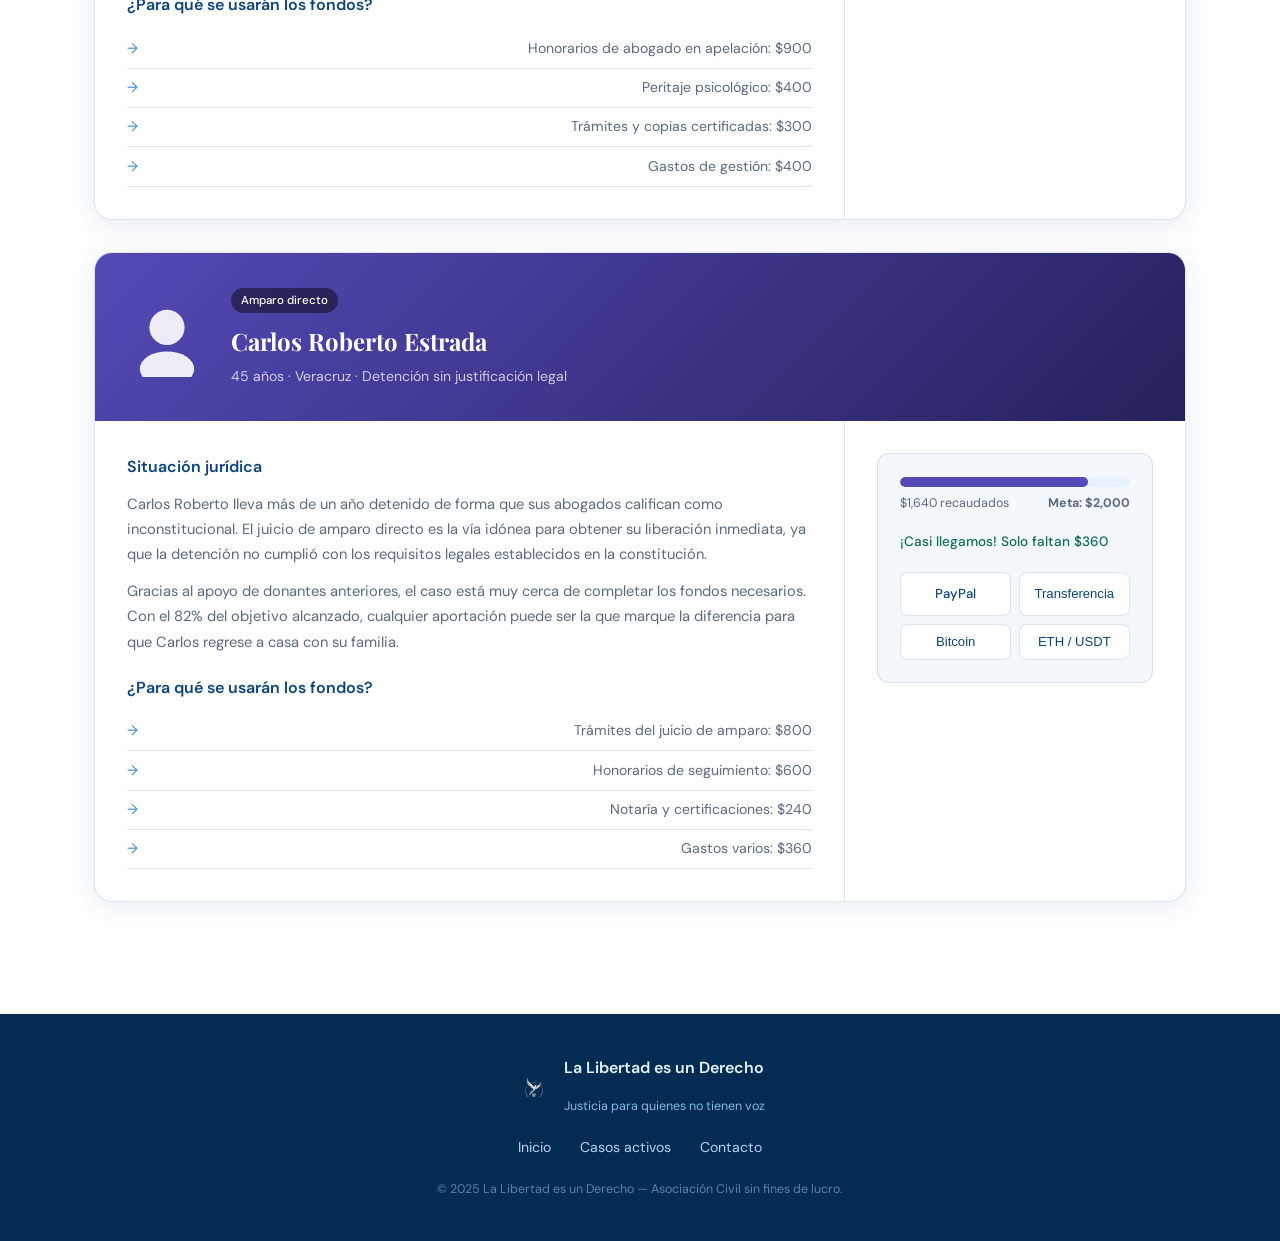
==== commit 51db1514: "Update casos.html" ====
--- a/casos.html
+++ b/casos.html
@@ -17,17 +17,7 @@
       <a href="index.html" class="nav-brand">
         <!-- LOGO: Pájaro con alas abiertas -->
         <!-- Para usar imagen real: <img src="logo.png" style="width:38px;height:38px;"> -->
-        <div class="nav-logo">
-          <svg viewBox="0 0 40 40" fill="none" xmlns="http://www.w3.org/2000/svg">
-            <circle cx="20" cy="20" r="18" stroke="#B5D4F4" stroke-width="1.5"/>
-            <circle cx="20" cy="13" r="3.5" fill="#378ADD"/>
-            <path d="M20 17 L20 28" stroke="#B5D4F4" stroke-width="2.5" stroke-linecap="round"/>
-            <path d="M20 21 L13 16 M20 21 L27 16" stroke="#B5D4F4" stroke-width="2.5" stroke-linecap="round"/>
-            <path d="M20 28 L15 35 M20 28 L25 35" stroke="#B5D4F4" stroke-width="2.5" stroke-linecap="round"/>
-            <circle cx="11" cy="10" r="1.8" fill="#378ADD" opacity="0.75"/>
-            <circle cx="29" cy="10" r="1.8" fill="#378ADD" opacity="0.75"/>
-          </svg>
-        </div>
+        <div class="nav-logo"><img src="[data-uri]" alt="Logo La Libertad es un Derecho" style="width:38px;height:38px;object-fit:contain;filter:invert(1);"></div>
         <!-- NOMBRE NAVBAR -->
         <span class="nav-name">La Libertad <em>es un Derecho</em></span>
       </a>
@@ -232,17 +222,7 @@
   <footer class="footer">
     <div class="container footer-inner">
       <div class="footer-brand">
-        <div class="nav-logo" style="width:36px;height:36px;">
-          <svg viewBox="0 0 40 40" fill="none">
-            <circle cx="20" cy="20" r="18" stroke="#378ADD" stroke-width="1.5"/>
-            <circle cx="20" cy="13" r="3.5" fill="#85B7EB"/>
-            <path d="M20 17 L20 28" stroke="#378ADD" stroke-width="2.5" stroke-linecap="round"/>
-            <path d="M20 21 L13 16 M20 21 L27 16" stroke="#378ADD" stroke-width="2.5" stroke-linecap="round"/>
-            <path d="M20 28 L15 35 M20 28 L25 35" stroke="#378ADD" stroke-width="2.5" stroke-linecap="round"/>
-            <circle cx="11" cy="10" r="1.8" fill="#85B7EB" opacity="0.75"/>
-            <circle cx="29" cy="10" r="1.8" fill="#85B7EB" opacity="0.75"/>
-          </svg>
-        </div>
+        <div class="nav-logo" style="width:36px;height:36px;"><img src="[data-uri]" alt="Logo" style="width:36px;height:36px;object-fit:contain;filter:invert(1);"></div>
         <div>
           <p class="footer-name">La Libertad es un Derecho</p>
           <p class="footer-slogan">Justicia para quienes no tienen voz</p>
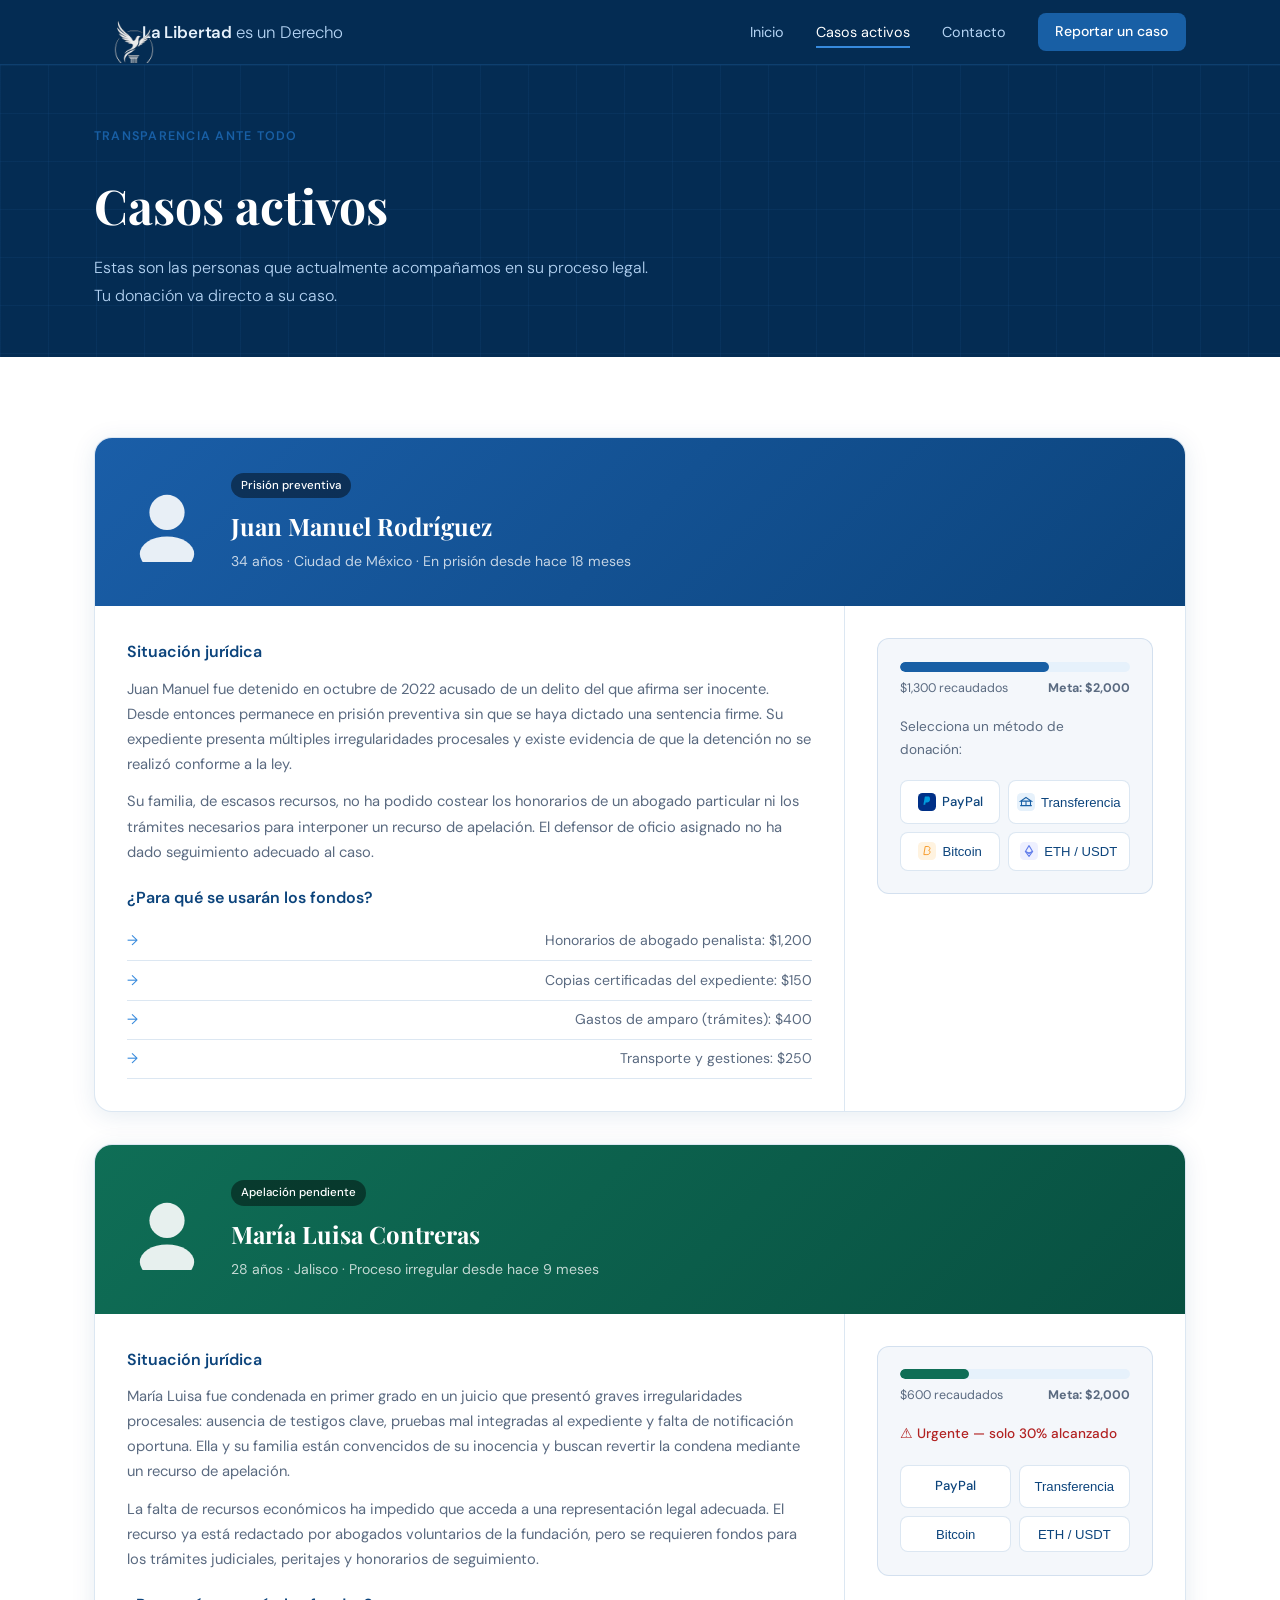
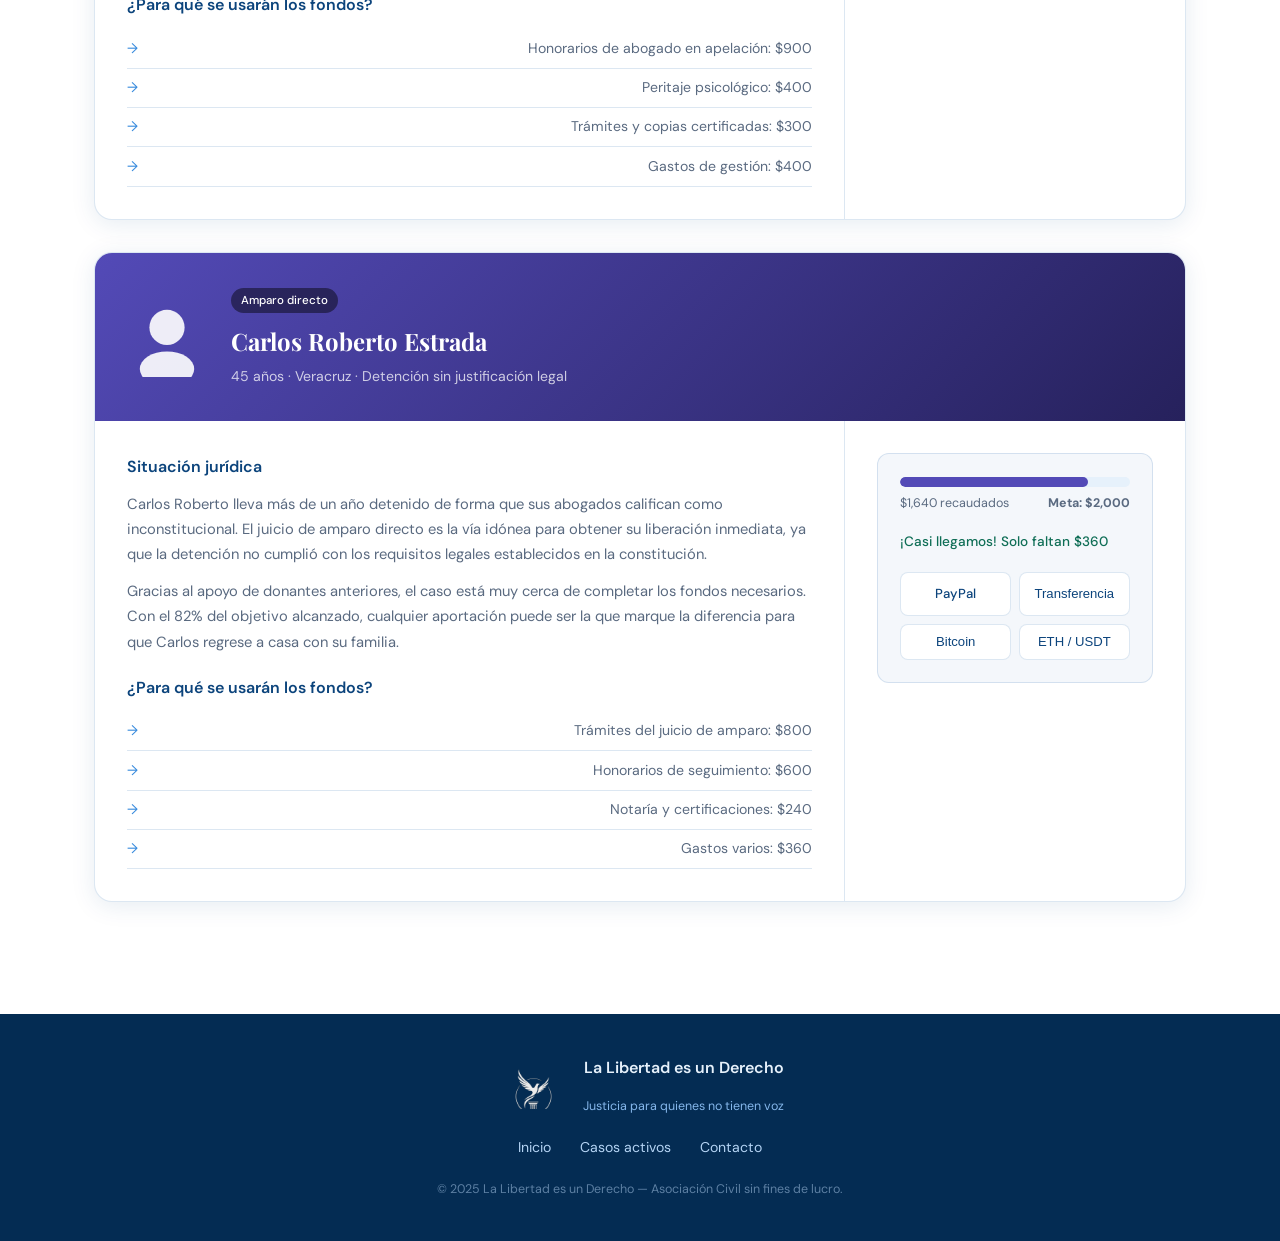
==== commit e86ff292: "Update casos.html" ====
--- a/casos.html
+++ b/casos.html
@@ -17,7 +17,7 @@
       <a href="index.html" class="nav-brand">
         <!-- LOGO: Pájaro con alas abiertas -->
         <!-- Para usar imagen real: <img src="logo.png" style="width:38px;height:38px;"> -->
-        <div class="nav-logo"><img src="[data-uri]" alt="Logo La Libertad es un Derecho" style="width:38px;height:38px;object-fit:contain;filter:invert(1);"></div>
+        <div class="nav-logo"><img src="[data-uri]" alt="Logo La Libertad es un Derecho" style="width:80px;height:50px;object-fit:contain;filter:invert(1);"></div>
         <!-- NOMBRE NAVBAR -->
         <span class="nav-name">La Libertad <em>es un Derecho</em></span>
       </a>
@@ -222,7 +222,7 @@
   <footer class="footer">
     <div class="container footer-inner">
       <div class="footer-brand">
-        <div class="nav-logo" style="width:36px;height:36px;"><img src="[data-uri]" alt="Logo" style="width:36px;height:36px;object-fit:contain;filter:invert(1);"></div>
+        <div class="nav-logo" style="width:75px;height:47px;"><img src="[data-uri]" alt="Logo" style="width:75px;height:47px;object-fit:contain;filter:invert(1);"></div>
         <div>
           <p class="footer-name">La Libertad es un Derecho</p>
           <p class="footer-slogan">Justicia para quienes no tienen voz</p>
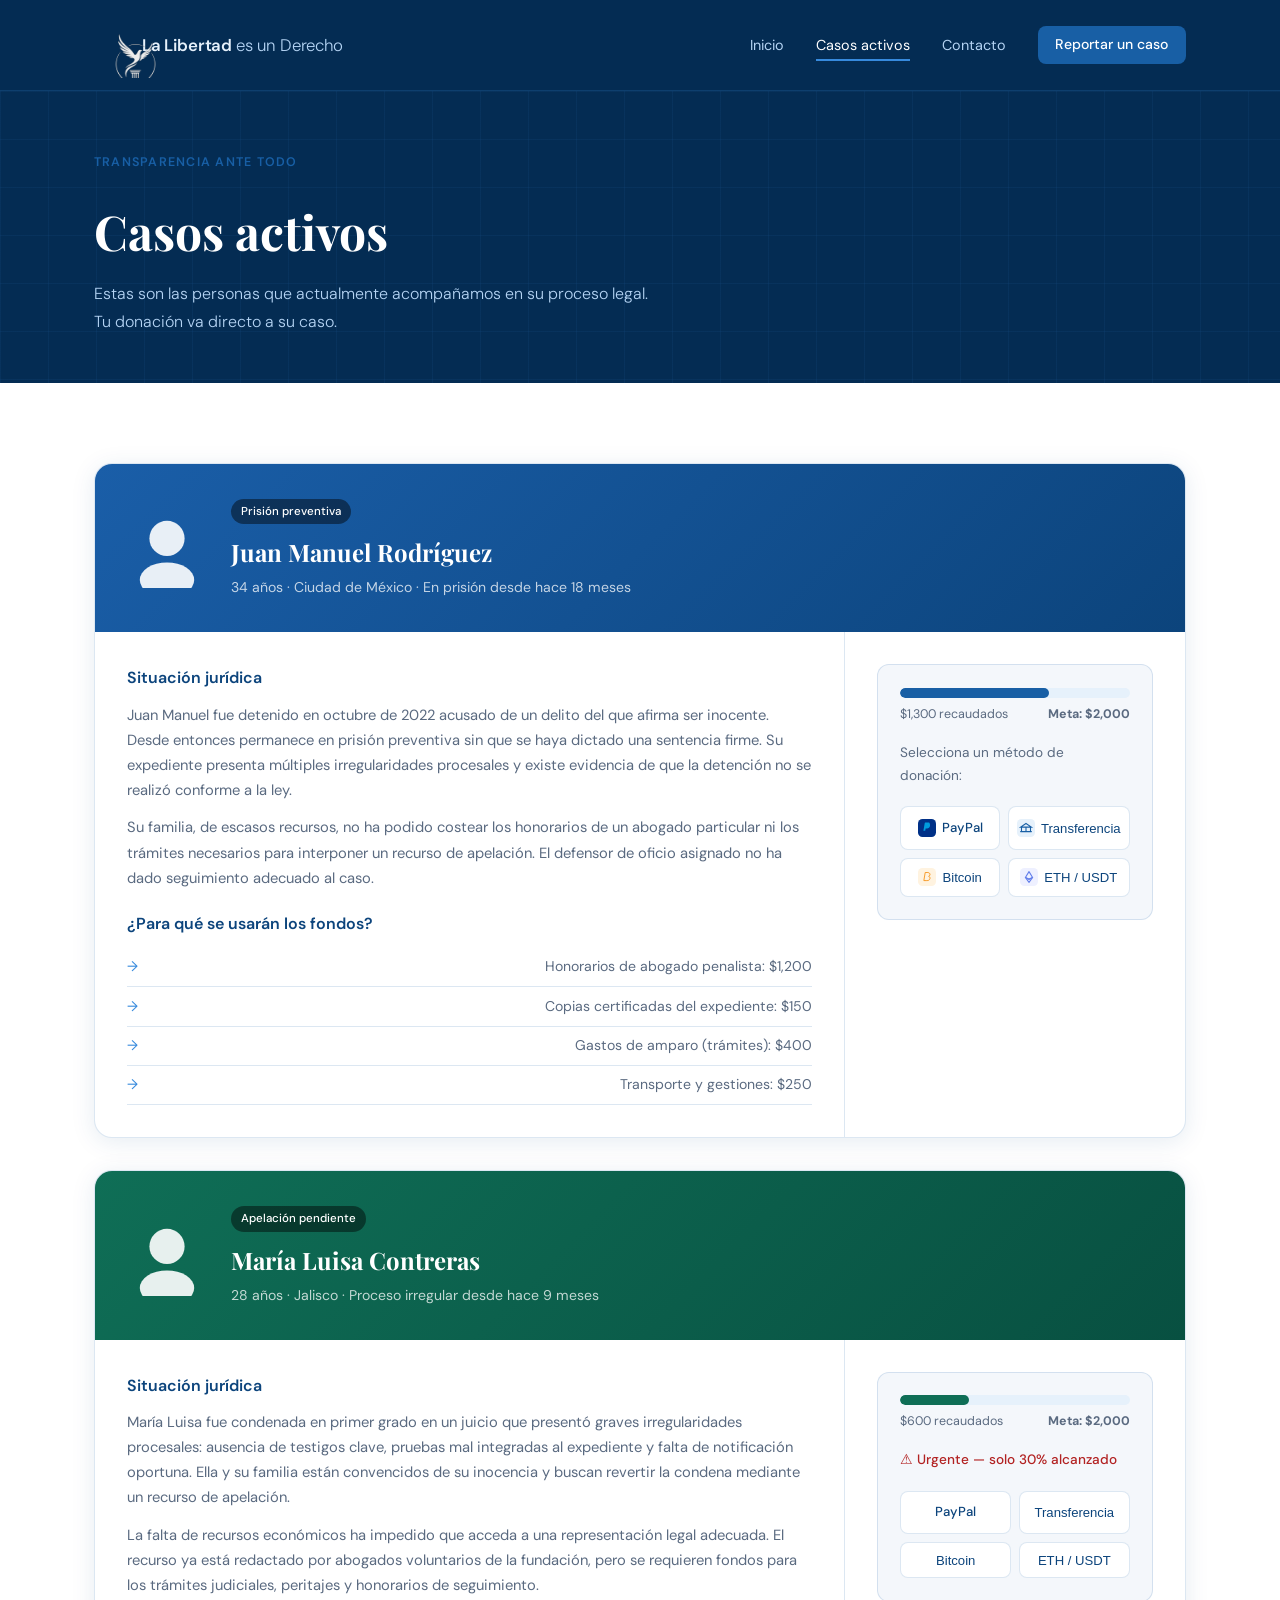
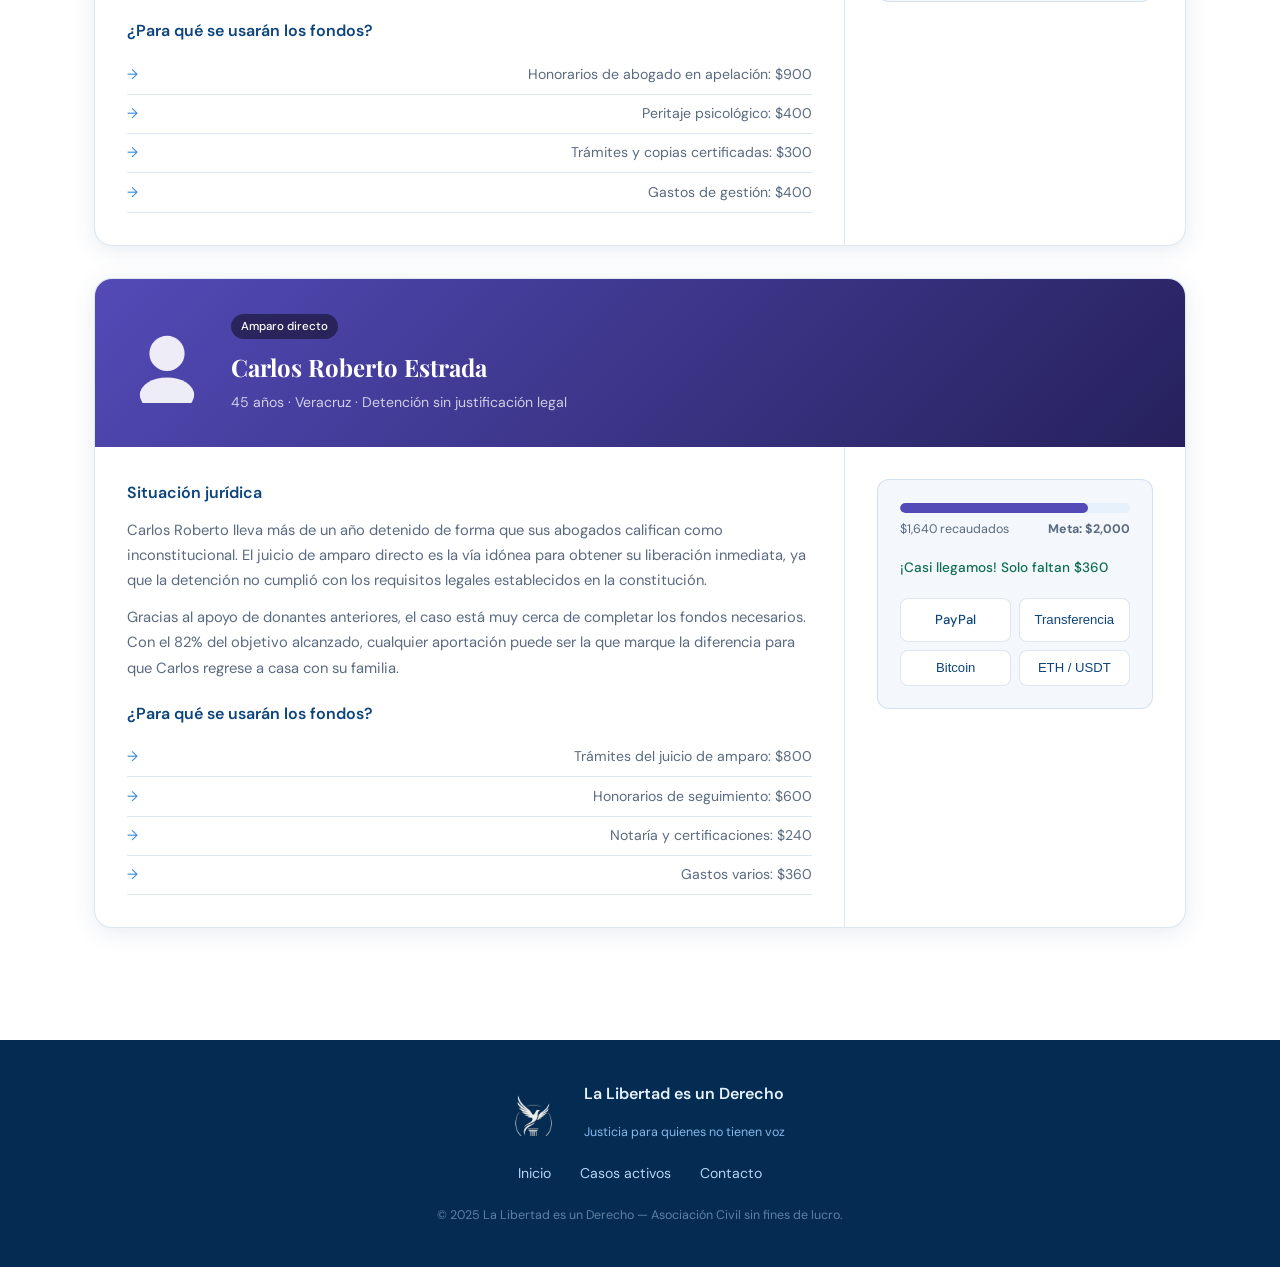
==== commit e2237c5f: "Update casos.html" ====
--- a/casos.html
+++ b/casos.html
@@ -17,7 +17,7 @@
       <a href="index.html" class="nav-brand">
         <!-- LOGO: Pájaro con alas abiertas -->
         <!-- Para usar imagen real: <img src="logo.png" style="width:38px;height:38px;"> -->
-        <div class="nav-logo"><img src="[data-uri]" alt="Logo La Libertad es un Derecho" style="width:80px;height:50px;object-fit:contain;filter:invert(1);"></div>
+        <div class="nav-logo"><img src="[data-uri]" alt="Logo La Libertad es un Derecho" style="width:auto;height:52px;object-fit:contain;filter:invert(1);display:block;"></div>
         <!-- NOMBRE NAVBAR -->
         <span class="nav-name">La Libertad <em>es un Derecho</em></span>
       </a>
@@ -222,7 +222,7 @@
   <footer class="footer">
     <div class="container footer-inner">
       <div class="footer-brand">
-        <div class="nav-logo" style="width:75px;height:47px;"><img src="[data-uri]" alt="Logo" style="width:75px;height:47px;object-fit:contain;filter:invert(1);"></div>
+        <div class="nav-logo" style="height:48px;width:auto;flex-shrink:0;"><img src="[data-uri]" alt="Logo" style="width:auto;height:48px;object-fit:contain;filter:invert(1);display:block;"></div>
         <div>
           <p class="footer-name">La Libertad es un Derecho</p>
           <p class="footer-slogan">Justicia para quienes no tienen voz</p>
--- a/style.css
+++ b/style.css
@@ -74,7 +74,7 @@
   display: flex;
   align-items: center;
   justify-content: space-between;
-  height: 64px;
+  height: 90px;
 }
 
 .nav-brand {
@@ -887,7 +887,7 @@
   .nav-links {
     display: none;
     position: absolute;
-    top: 64px;
+    top: 90px;
     left: 0; right: 0;
     background: var(--blue-darkest);
     flex-direction: column;
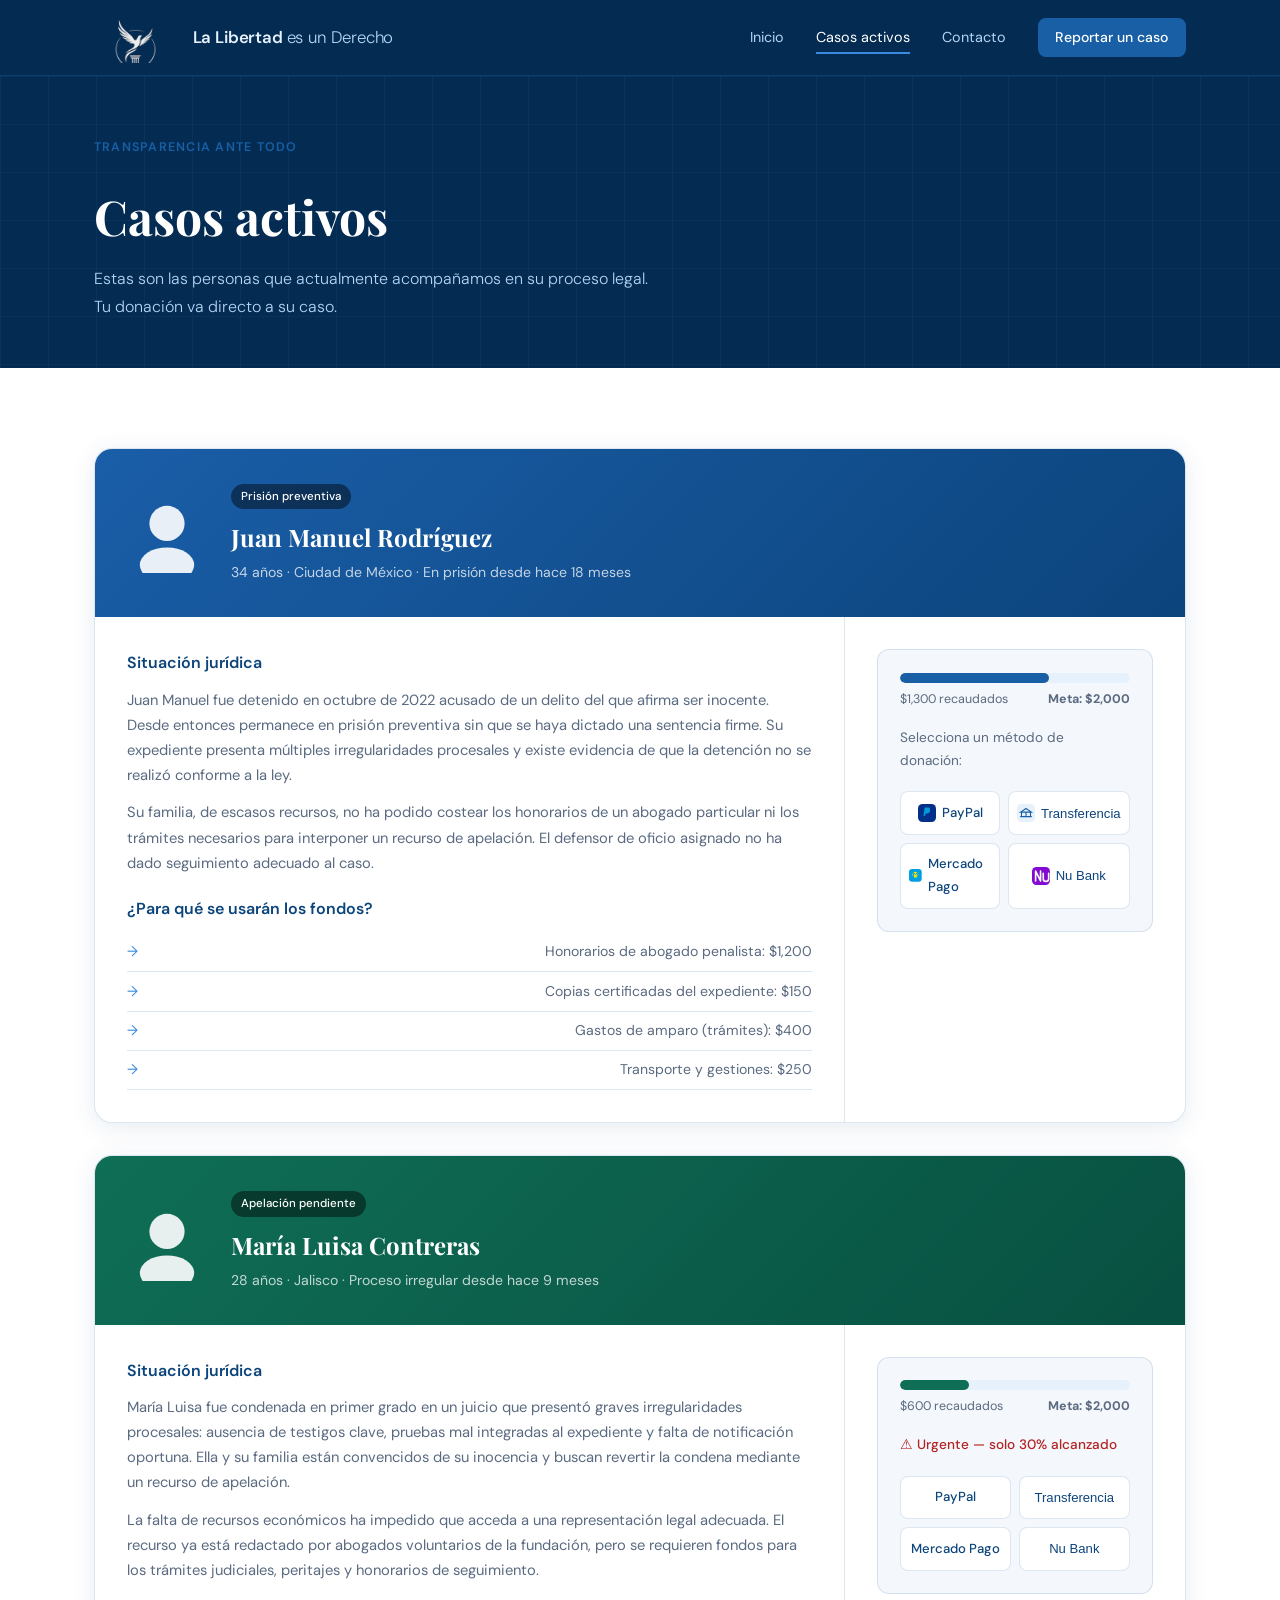
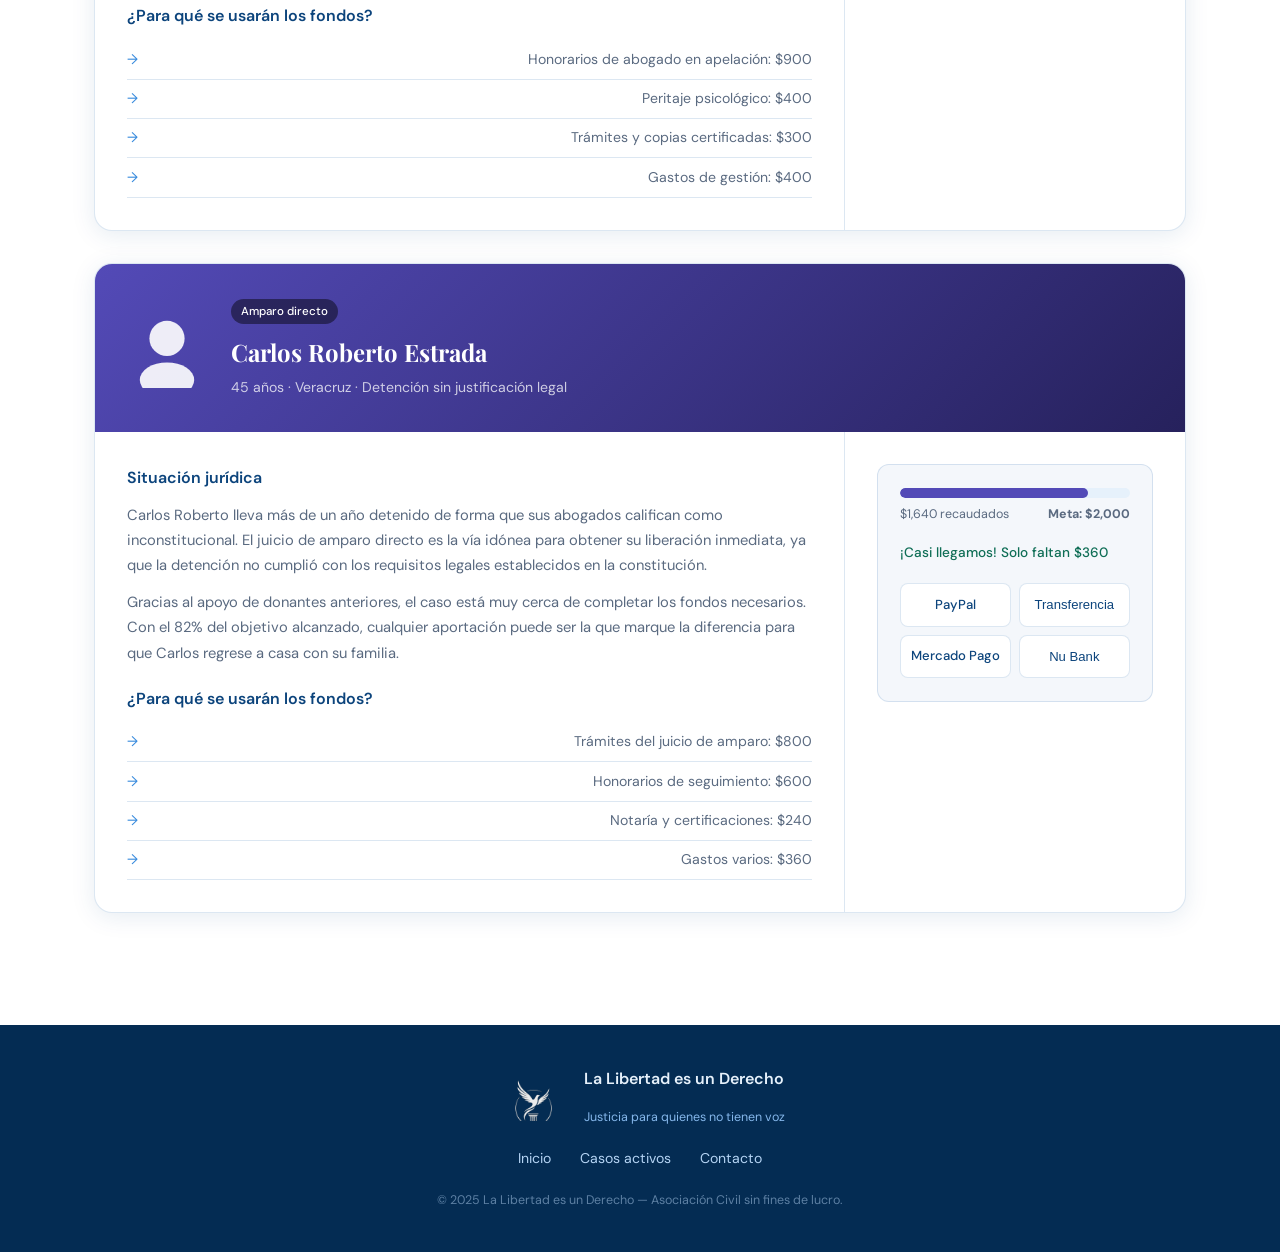
==== commit 88ee3a3e: "Update casos.html" ====
--- a/casos.html
+++ b/casos.html
@@ -102,13 +102,13 @@
                   <svg viewBox="0 0 20 20" fill="none" width="18"><rect width="20" height="20" rx="5" fill="#E6F1FB"/><path d="M4 9h12M10 5l6 4H4l6-4zM5 9v5M10 9v5M15 9v5M4 14h12" stroke="#185FA5" stroke-width="1.2" stroke-linecap="round"/></svg>
                   Transferencia
                 </button>
-                <button class="method-btn" onclick="copyBTC()">
-                  <svg viewBox="0 0 20 20" fill="none" width="18"><rect width="20" height="20" rx="5" fill="#FFF3E0"/><path d="M11 5c1.5.3 2.5 1 2.3 2.5-.1 1-.8 1.5-1.5 1.8 1 .2 1.8 1 1.5 2.5-.4 1.7-1.8 2.2-3.5 2.2H6.5L8 5h3z" stroke="#F7931A" stroke-width="1" stroke-linejoin="round"/></svg>
-                  Bitcoin
-                </button>
-                <button class="method-btn" onclick="copyETH()">
-                  <svg viewBox="0 0 20 20" fill="none" width="18"><rect width="20" height="20" rx="5" fill="#EEF0FF"/><path d="M10 4L14 10.5L10 12.5L6 10.5Z" stroke="#627EEA" stroke-width="1.2" stroke-linejoin="round"/><path d="M10 12.5L14 10.5L10 16L6 10.5Z" stroke="#627EEA" stroke-width="1.2" stroke-linejoin="round"/></svg>
-                  ETH / USDT
+                <a href="https://link.mercadopago.com.mx/lalibertadesunderecho" target="_blank" class="method-btn">
+                  <svg viewBox="0 0 20 20" fill="none" width="18"><rect width="20" height="20" rx="5" fill="#009EE3"/><circle cx="10" cy="9" r="4.5" fill="#FFE600"/><path d="M7 12.5 L7 5.5 L10 9 L13 5.5 L13 12.5" stroke="#009EE3" stroke-width="1.5" stroke-linecap="round" stroke-linejoin="round" fill="none"/></svg>
+                  Mercado Pago
+                </a>
+                <button class="method-btn" onclick="copyNu()">
+                  <svg viewBox="0 0 20 20" fill="none" width="18"><rect width="20" height="20" rx="5" fill="#820AD1"/><path d="M4 15.5 L4 4.5 L9.5 15.5 L9.5 4.5" stroke="white" stroke-width="1.8" stroke-linecap="round" stroke-linejoin="round" fill="none"/><path d="M12.5 7 L12.5 13 Q12.5 16 15.5 16 Q18.5 16 18.5 13 L18.5 7" stroke="white" stroke-width="1.8" stroke-linecap="round" stroke-linejoin="round" fill="none"/></svg>
+                  Nu Bank
                 </button>
               </div>
             </div>
@@ -155,8 +155,8 @@
               <div class="donate-methods">
                 <a href="https://paypal.me/fundalibertad?amount=50" target="_blank" class="method-btn">PayPal</a>
                 <button class="method-btn" onclick="copyClabe()">Transferencia</button>
-                <button class="method-btn" onclick="copyBTC()">Bitcoin</button>
-                <button class="method-btn" onclick="copyETH()">ETH / USDT</button>
+                <a href="https://link.mercadopago.com.mx/lalibertadesunderecho" target="_blank" class="method-btn">Mercado Pago</a>
+                <button class="method-btn" onclick="copyNu()">Nu Bank</button>
               </div>
             </div>
           </div>
@@ -202,8 +202,8 @@
               <div class="donate-methods">
                 <a href="https://paypal.me/fundalibertad?amount=50" target="_blank" class="method-btn">PayPal</a>
                 <button class="method-btn" onclick="copyClabe()">Transferencia</button>
-                <button class="method-btn" onclick="copyBTC()">Bitcoin</button>
-                <button class="method-btn" onclick="copyETH()">ETH / USDT</button>
+                <a href="https://link.mercadopago.com.mx/lalibertadesunderecho" target="_blank" class="method-btn">Mercado Pago</a>
+                <button class="method-btn" onclick="copyNu()">Nu Bank</button>
               </div>
             </div>
           </div>
@@ -249,8 +249,8 @@
     }
     // ── DATOS DE PAGO: cambia estos valores por los reales ──
     function copyClabe() { navigator.clipboard.writeText('012180012345678901'); showToast(); }
-    function copyBTC()   { navigator.clipboard.writeText('bc1qxy2kgdygjrsqtzq2n0yrf2493p83kkfjhx0wlh'); showToast(); }
-    function copyETH()   { navigator.clipboard.writeText('0x71C7656EC7ab88b098defB751B7401B5f6d8976F'); showToast(); }
+    function copyNu()    { navigator.clipboard.writeText('012180012345678902'); showToast(); }
+    
   </script>
 </body>
 </html>
--- a/style.css
+++ b/style.css
@@ -74,19 +74,19 @@
   display: flex;
   align-items: center;
   justify-content: space-between;
-  height: 90px;
+  height: 75px;
 }
 
 .nav-brand {
   display: flex;
   align-items: center;
-  gap: 10px;
+  gap: 16px;
 }
 
 .nav-logo {
-  width: 38px;
-  height: 38px;
   flex-shrink: 0;
+  display: flex;
+  align-items: center;
 }
 
 .nav-name {
@@ -887,7 +887,7 @@
   .nav-links {
     display: none;
     position: absolute;
-    top: 90px;
+    top: 75px;
     left: 0; right: 0;
     background: var(--blue-darkest);
     flex-direction: column;
